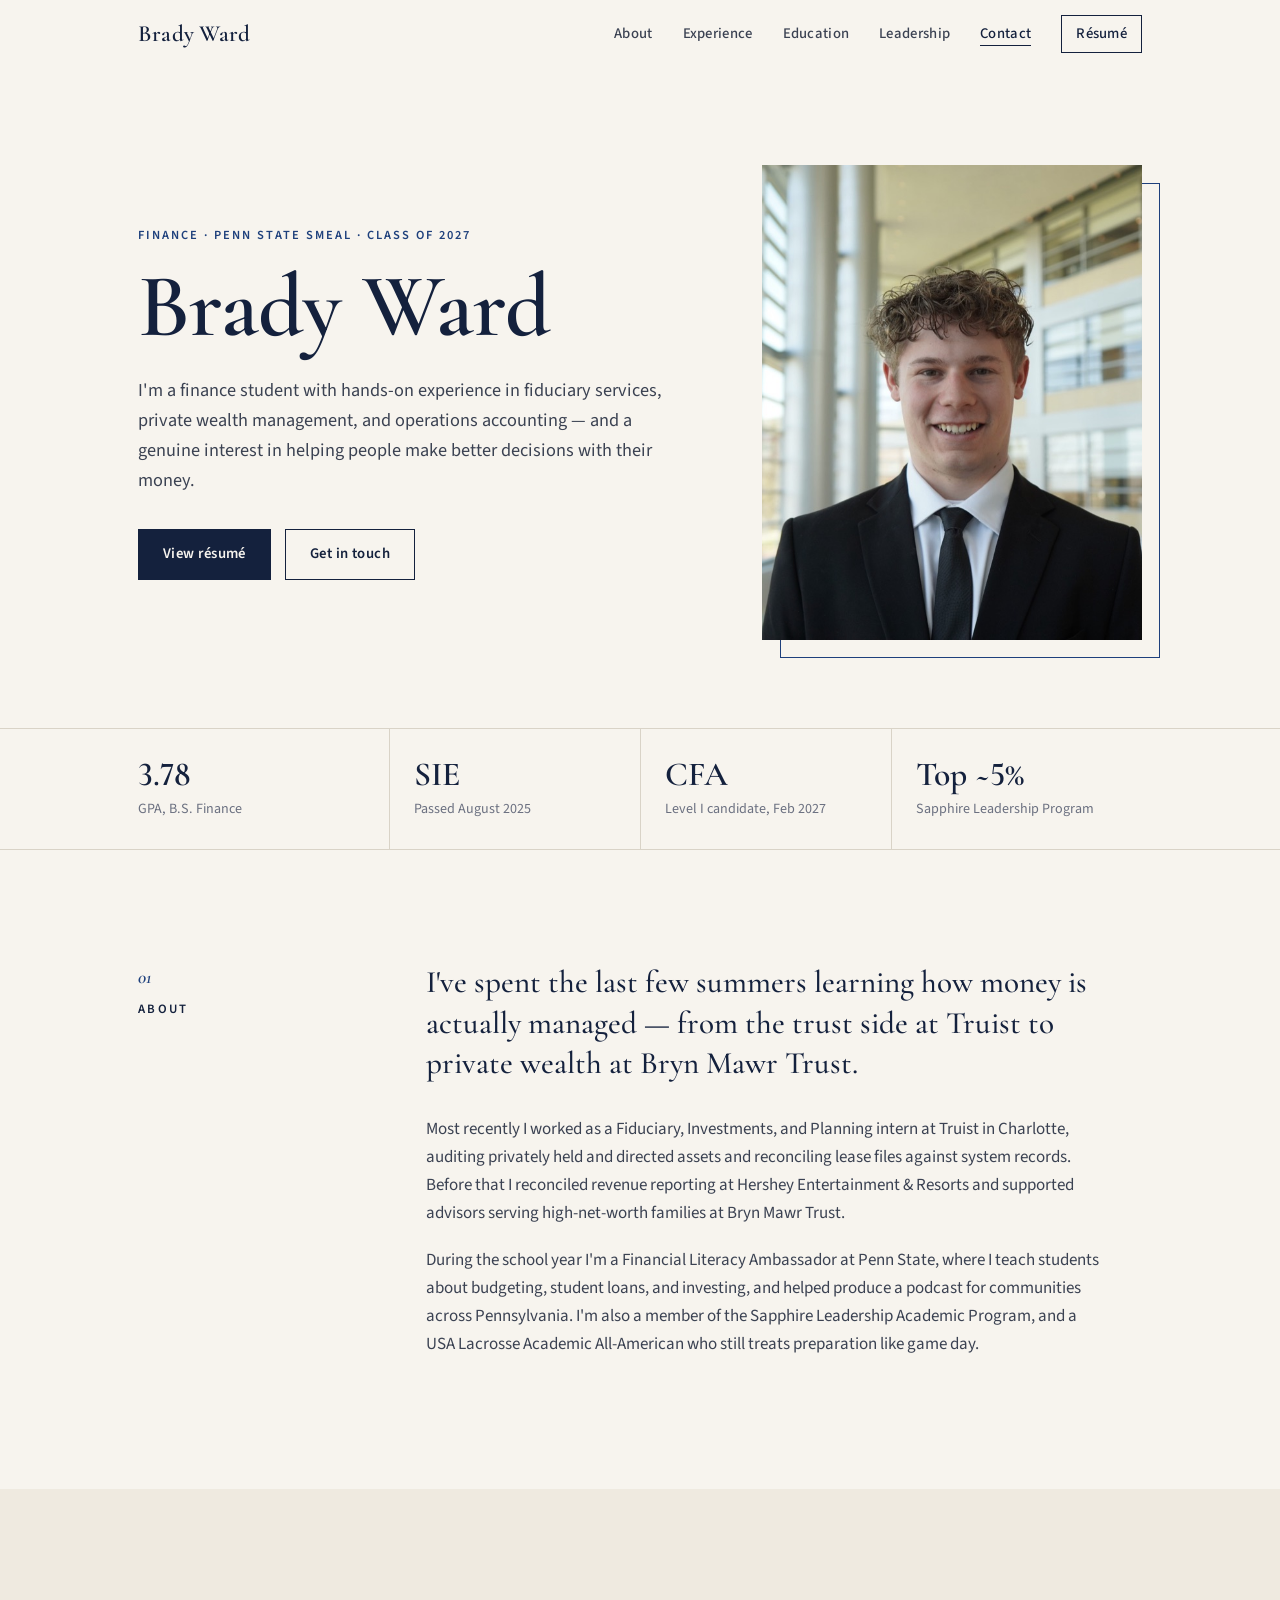
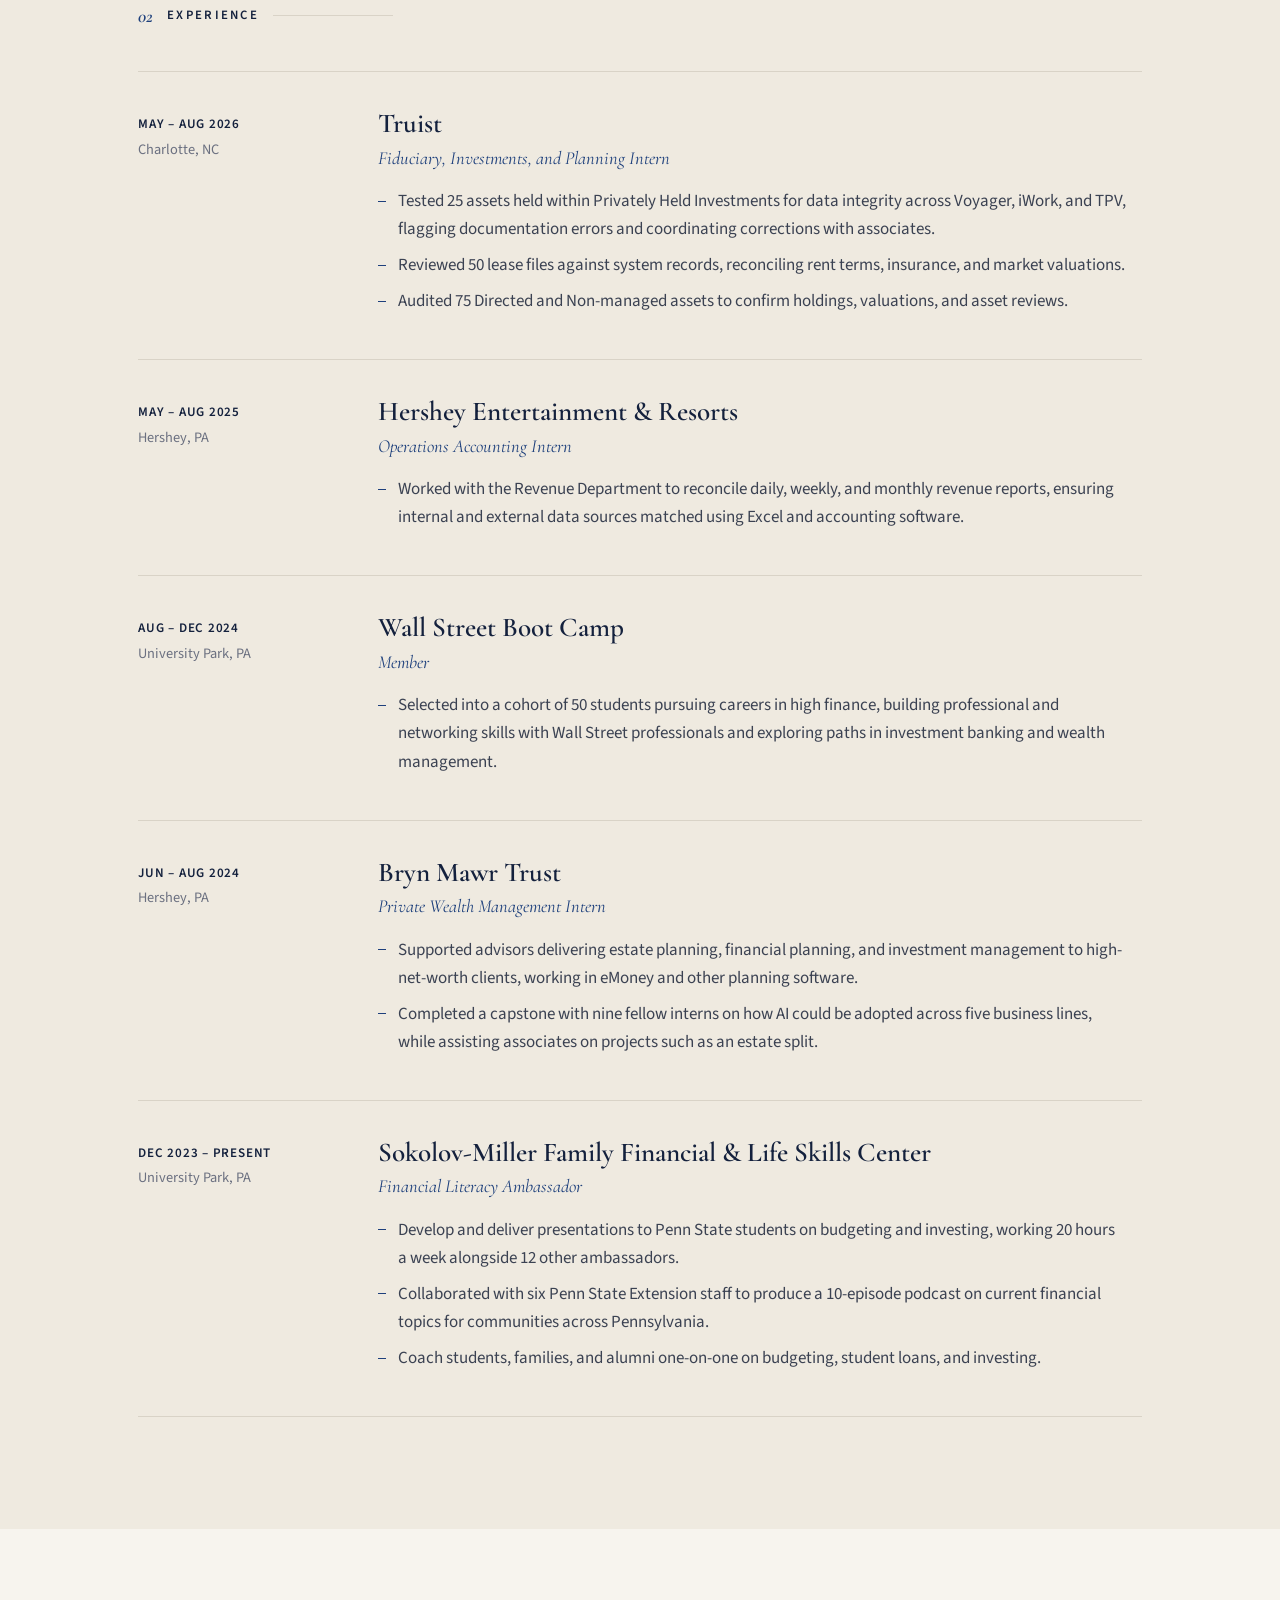
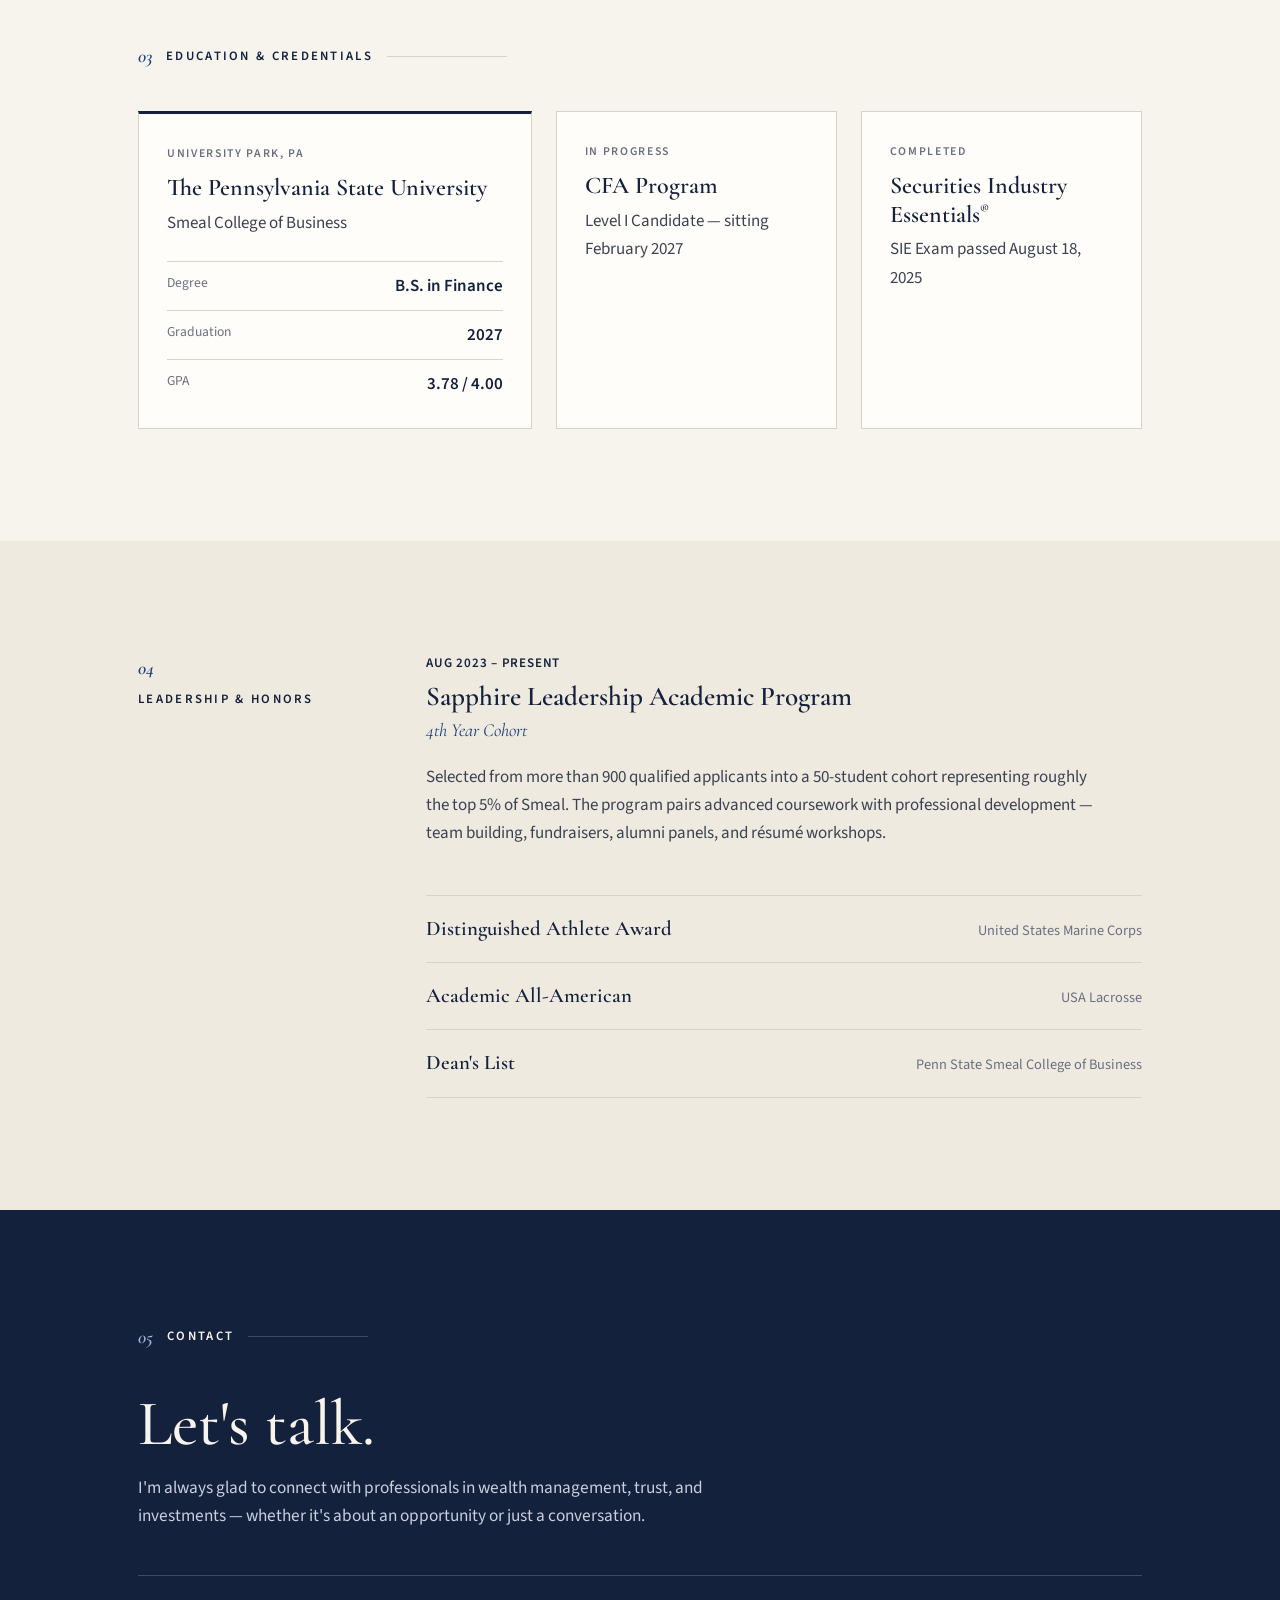
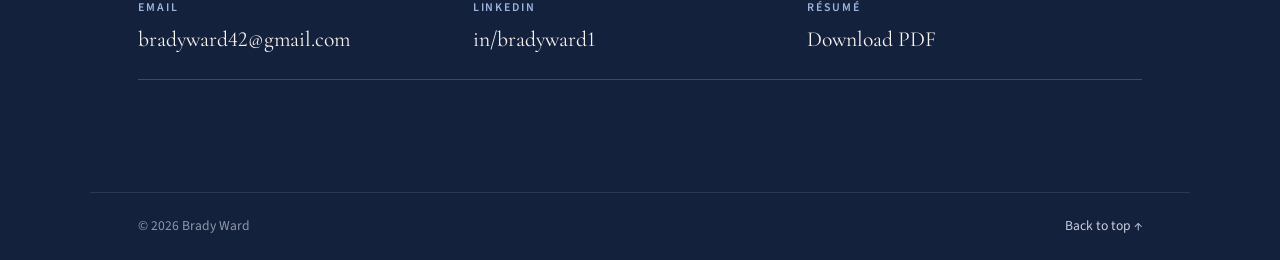
==== index.html @ 75d07391 "Add files via upload" ====
<!doctype html>
<html lang="en">
<head>
  <meta charset="utf-8">
  <meta name="viewport" content="width=device-width, initial-scale=1">
  <title>Brady Ward — Finance, Penn State Smeal</title>
  <meta name="description" content="Brady Ward is a finance student at Penn State's Smeal College of Business and a CFA Level I candidate with experience in fiduciary services, wealth management, and accounting.">
  <link rel="preconnect" href="https://fonts.googleapis.com">
  <link rel="preconnect" href="https://fonts.gstatic.com" crossorigin>
  <link href="https://fonts.googleapis.com/css2?family=Cormorant+Garamond:ital,wght@0,500;0,600;1,500&family=Source+Sans+3:wght@400;500;600&display=swap" rel="stylesheet">
  <link rel="stylesheet" href="styles.css">
</head>
<body>

  <header class="site-header">
    <div class="wrap header-inner">
      <a href="#top" class="wordmark">Brady Ward</a>
      <button class="nav-toggle" aria-expanded="false" aria-controls="site-nav">
        <span class="sr-only">Menu</span>
        <span class="bar"></span><span class="bar"></span>
      </button>
      <nav id="site-nav" class="site-nav">
        <a href="#about">About</a>
        <a href="#experience">Experience</a>
        <a href="#education">Education</a>
        <a href="#leadership">Leadership</a>
        <a href="#contact">Contact</a>
        <a href="assets/Brady-Ward-Resume.pdf" class="nav-resume" target="_blank" rel="noopener">Résumé</a>
      </nav>
    </div>
  </header>

  <main id="top">

    <section class="hero">
      <div class="wrap hero-grid">
        <div class="hero-text">
          <p class="eyebrow">Finance &middot; Penn State Smeal &middot; Class of 2027</p>
          <h1>Brady Ward</h1>
          <p class="lede">
            I'm a finance student with hands-on experience in fiduciary services,
            private wealth management, and operations accounting &mdash; and a
            genuine interest in helping people make better decisions with their money.
          </p>
          <div class="hero-actions">
            <a class="btn btn-solid" href="assets/Brady-Ward-Resume.pdf" target="_blank" rel="noopener">View résumé</a>
            <a class="btn btn-line" href="#contact">Get in touch</a>
          </div>
        </div>
        <figure class="portrait">
          <img src="assets/headshot.jpg" alt="Portrait of Brady Ward" width="1100" height="733">
        </figure>
      </div>
    </section>

    <section class="glance" aria-label="At a glance">
      <div class="wrap glance-grid">
        <div class="stat">
          <span class="stat-figure">3.78</span>
          <span class="stat-label">GPA, B.S. Finance</span>
        </div>
        <div class="stat">
          <span class="stat-figure">SIE</span>
          <span class="stat-label">Passed August 2025</span>
        </div>
        <div class="stat">
          <span class="stat-figure">CFA</span>
          <span class="stat-label">Level I candidate, Feb 2027</span>
        </div>
        <div class="stat">
          <span class="stat-figure">Top ~5%</span>
          <span class="stat-label">Sapphire Leadership Program</span>
        </div>
      </div>
    </section>

    <section id="about" class="section">
      <div class="wrap two-col">
        <h2 class="section-label"><span>01</span> About</h2>
        <div class="prose reveal">
          <p class="big">
            I've spent the last few summers learning how money is actually managed &mdash;
            from the trust side at Truist to private wealth at Bryn Mawr Trust.
          </p>
          <p>
            Most recently I worked as a Fiduciary, Investments, and Planning intern at Truist
            in Charlotte, auditing privately held and directed assets and reconciling lease
            files against system records. Before that I reconciled revenue reporting at
            Hershey Entertainment &amp; Resorts and supported advisors serving high-net-worth
            families at Bryn Mawr Trust.
          </p>
          <p>
            During the school year I'm a Financial Literacy Ambassador at Penn State, where I
            teach students about budgeting, student loans, and investing, and helped produce a
            podcast for communities across Pennsylvania. I'm also a member of the Sapphire
            Leadership Academic Program, and a USA Lacrosse Academic All-American who still treats
            preparation like game day.
          </p>
        </div>
      </div>
    </section>

    <section id="experience" class="section section-tint">
      <div class="wrap">
        <h2 class="section-label"><span>02</span> Experience</h2>

        <ol class="timeline">
          <li class="role reveal">
            <div class="role-meta">
              <span class="role-dates">May &ndash; Aug 2026</span>
              <span class="role-place">Charlotte, NC</span>
            </div>
            <div class="role-body">
              <h3>Truist</h3>
              <p class="role-title">Fiduciary, Investments, and Planning Intern</p>
              <ul>
                <li>Tested 25 assets held within Privately Held Investments for data integrity across Voyager, iWork, and TPV, flagging documentation errors and coordinating corrections with associates.</li>
                <li>Reviewed 50 lease files against system records, reconciling rent terms, insurance, and market valuations.</li>
                <li>Audited 75 Directed and Non-managed assets to confirm holdings, valuations, and asset reviews.</li>
              </ul>
            </div>
          </li>

          <li class="role reveal">
            <div class="role-meta">
              <span class="role-dates">May &ndash; Aug 2025</span>
              <span class="role-place">Hershey, PA</span>
            </div>
            <div class="role-body">
              <h3>Hershey Entertainment &amp; Resorts</h3>
              <p class="role-title">Operations Accounting Intern</p>
              <ul>
                <li>Worked with the Revenue Department to reconcile daily, weekly, and monthly revenue reports, ensuring internal and external data sources matched using Excel and accounting software.</li>
              </ul>
            </div>
          </li>

          <li class="role reveal">
            <div class="role-meta">
              <span class="role-dates">Aug &ndash; Dec 2024</span>
              <span class="role-place">University Park, PA</span>
            </div>
            <div class="role-body">
              <h3>Wall Street Boot Camp</h3>
              <p class="role-title">Member</p>
              <ul>
                <li>Selected into a cohort of 50 students pursuing careers in high finance, building professional and networking skills with Wall Street professionals and exploring paths in investment banking and wealth management.</li>
              </ul>
            </div>
          </li>

          <li class="role reveal">
            <div class="role-meta">
              <span class="role-dates">Jun &ndash; Aug 2024</span>
              <span class="role-place">Hershey, PA</span>
            </div>
            <div class="role-body">
              <h3>Bryn Mawr Trust</h3>
              <p class="role-title">Private Wealth Management Intern</p>
              <ul>
                <li>Supported advisors delivering estate planning, financial planning, and investment management to high-net-worth clients, working in eMoney and other planning software.</li>
                <li>Completed a capstone with nine fellow interns on how AI could be adopted across five business lines, while assisting associates on projects such as an estate split.</li>
              </ul>
            </div>
          </li>

          <li class="role reveal">
            <div class="role-meta">
              <span class="role-dates">Dec 2023 &ndash; Present</span>
              <span class="role-place">University Park, PA</span>
            </div>
            <div class="role-body">
              <h3>Sokolov-Miller Family Financial &amp; Life Skills Center</h3>
              <p class="role-title">Financial Literacy Ambassador</p>
              <ul>
                <li>Develop and deliver presentations to Penn State students on budgeting and investing, working 20 hours a week alongside 12 other ambassadors.</li>
                <li>Collaborated with six Penn State Extension staff to produce a 10-episode podcast on current financial topics for communities across Pennsylvania.</li>
                <li>Coach students, families, and alumni one-on-one on budgeting, student loans, and investing.</li>
              </ul>
            </div>
          </li>
        </ol>
      </div>
    </section>

    <section id="education" class="section">
      <div class="wrap">
        <h2 class="section-label"><span>03</span> Education &amp; Credentials</h2>
        <div class="edu-grid">
          <article class="card card-feature reveal">
            <p class="card-kicker">University Park, PA</p>
            <h3>The Pennsylvania State University</h3>
            <p class="card-sub">Smeal College of Business</p>
            <dl class="facts">
              <div><dt>Degree</dt><dd>B.S. in Finance</dd></div>
              <div><dt>Graduation</dt><dd>2027</dd></div>
              <div><dt>GPA</dt><dd>3.78 / 4.00</dd></div>
            </dl>
          </article>
          <article class="card reveal">
            <p class="card-kicker">In progress</p>
            <h3>CFA Program</h3>
            <p class="card-sub">Level I Candidate &mdash; sitting February 2027</p>
          </article>
          <article class="card reveal">
            <p class="card-kicker">Completed</p>
            <h3>Securities Industry Essentials<sup>&reg;</sup></h3>
            <p class="card-sub">SIE Exam passed August 18, 2025</p>
          </article>
        </div>
      </div>
    </section>

    <section id="leadership" class="section section-tint">
      <div class="wrap two-col">
        <h2 class="section-label"><span>04</span> Leadership &amp; Honors</h2>
        <div>
          <div class="lead-block reveal">
            <p class="role-dates">Aug 2023 &ndash; Present</p>
            <h3>Sapphire Leadership Academic Program</h3>
            <p class="role-title">4th Year Cohort</p>
            <p>
              Selected from more than 900 qualified applicants into a 50-student cohort
              representing roughly the top 5% of Smeal. The program pairs advanced coursework
              with professional development &mdash; team building, fundraisers, alumni panels,
              and résumé workshops.
            </p>
          </div>

          <ul class="honors reveal">
            <li>
              <span class="honor-name">Distinguished Athlete Award</span>
              <span class="honor-org">United States Marine Corps</span>
            </li>
            <li>
              <span class="honor-name">Academic All-American</span>
              <span class="honor-org">USA Lacrosse</span>
            </li>
            <li>
              <span class="honor-name">Dean's List</span>
              <span class="honor-org">Penn State Smeal College of Business</span>
            </li>
          </ul>
        </div>
      </div>
    </section>

    <section id="contact" class="section contact">
      <div class="wrap contact-inner">
        <h2 class="section-label"><span>05</span> Contact</h2>
        <p class="contact-head">Let's talk.</p>
        <p class="contact-copy">
          I'm always glad to connect with professionals in wealth management, trust,
          and investments &mdash; whether it's about an opportunity or just a conversation.
        </p>
        <div class="contact-links">
          <a href="mailto:bradyward42@gmail.com" class="contact-link">
            <span class="contact-kind">Email</span>
            <span class="contact-value">bradyward42@gmail.com</span>
          </a>
          <a href="https://www.linkedin.com/in/bradyward1" class="contact-link" target="_blank" rel="noopener">
            <span class="contact-kind">LinkedIn</span>
            <span class="contact-value">in/bradyward1</span>
          </a>
          <a href="assets/Brady-Ward-Resume.pdf" class="contact-link" target="_blank" rel="noopener">
            <span class="contact-kind">Résumé</span>
            <span class="contact-value">Download PDF</span>
          </a>
        </div>
      </div>
    </section>

  </main>

  <footer class="site-footer">
    <div class="wrap footer-inner">
      <span>&copy; <span id="year">2026</span> Brady Ward</span>
      <a href="#top">Back to top &uarr;</a>
    </div>
  </footer>

  <script src="script.js"></script>
</body>
</html>
---- styles.css ----
/* ---------------------------------------------------------------
   Brady Ward — personal site
   --------------------------------------------------------------- */

:root {
  --paper: #f7f4ee;
  --paper-deep: #efeae0;
  --ink: #14213d;
  --body: #3b4252;
  --muted: #6b7080;
  --accent: #1e407c;
  --rule: #d9d3c7;
  --white: #fffdf9;

  --serif: "Cormorant Garamond", Georgia, "Times New Roman", serif;
  --sans: "Source Sans 3", -apple-system, "Helvetica Neue", Arial, sans-serif;

  --wrap: 1100px;
  --gutter: clamp(20px, 5vw, 48px);
}

*,
*::before,
*::after { box-sizing: border-box; }

html { scroll-behavior: smooth; scroll-padding-top: 80px; }

body {
  margin: 0;
  background: var(--paper);
  color: var(--body);
  font-family: var(--sans);
  font-size: 17px;
  line-height: 1.65;
  -webkit-font-smoothing: antialiased;
}

img { max-width: 100%; display: block; }

a { color: var(--accent); text-decoration: none; }
a:hover { text-decoration: underline; text-underline-offset: 3px; }

h1, h2, h3 { color: var(--ink); font-family: var(--serif); font-weight: 600; margin: 0; }

.wrap {
  max-width: var(--wrap);
  margin: 0 auto;
  padding: 0 var(--gutter);
}

.sr-only {
  position: absolute; width: 1px; height: 1px;
  overflow: hidden; clip: rect(0 0 0 0); white-space: nowrap;
}

/* ---------- Header ---------- */

.site-header {
  position: sticky;
  top: 0;
  z-index: 10;
  background: rgba(247, 244, 238, 0.94);
  border-bottom: 1px solid transparent;
  transition: border-color 0.2s ease;
}
.site-header.scrolled { border-bottom-color: var(--rule); }

.header-inner {
  display: flex;
  align-items: center;
  justify-content: space-between;
  height: 68px;
}

.wordmark {
  font-family: var(--serif);
  font-size: 1.45rem;
  font-weight: 600;
  color: var(--ink);
  letter-spacing: 0.01em;
}
.wordmark:hover { text-decoration: none; }

.site-nav { display: flex; align-items: center; gap: 30px; }

.site-nav a {
  color: var(--body);
  font-size: 0.92rem;
  font-weight: 500;
  letter-spacing: 0.02em;
}
.site-nav a:hover,
.site-nav a.active { color: var(--ink); text-decoration: none; }
.site-nav a.active { box-shadow: inset 0 -1px 0 var(--ink); }

.site-nav .nav-resume {
  border: 1px solid var(--ink);
  color: var(--ink);
  padding: 6px 14px;
}
.site-nav .nav-resume:hover { background: var(--ink); color: var(--paper); }

.nav-toggle {
  display: none;
  background: none;
  border: 0;
  padding: 10px 4px;
  cursor: pointer;
}
.nav-toggle .bar {
  display: block;
  width: 22px;
  height: 1.5px;
  background: var(--ink);
  transition: transform 0.2s ease;
}
.nav-toggle .bar + .bar { margin-top: 6px; }
.nav-toggle[aria-expanded="true"] .bar:first-of-type { transform: translateY(3.75px) rotate(45deg); }
.nav-toggle[aria-expanded="true"] .bar:last-of-type { transform: translateY(-3.75px) rotate(-45deg); }

/* ---------- Hero ---------- */

.hero { padding: clamp(48px, 8vw, 96px) 0 clamp(56px, 8vw, 88px); }

.hero-grid {
  display: grid;
  grid-template-columns: 1.15fr 0.85fr;
  gap: clamp(36px, 6vw, 80px);
  align-items: center;
}

.eyebrow {
  font-size: 0.78rem;
  text-transform: uppercase;
  letter-spacing: 0.16em;
  color: var(--accent);
  font-weight: 600;
  margin: 0 0 18px;
}

.hero h1 {
  font-size: clamp(3.2rem, 8vw, 5.6rem);
  line-height: 0.95;
  letter-spacing: -0.01em;
  margin-bottom: 26px;
}

.lede {
  font-size: 1.14rem;
  max-width: 34em;
  margin: 0 0 34px;
}

.hero-actions { display: flex; flex-wrap: wrap; gap: 14px; }

.btn {
  display: inline-block;
  font-size: 0.92rem;
  font-weight: 600;
  letter-spacing: 0.03em;
  padding: 12px 24px;
  border: 1px solid var(--ink);
  transition: background 0.15s ease, color 0.15s ease;
}
.btn:hover { text-decoration: none; }
.btn-solid { background: var(--ink); color: var(--paper); }
.btn-solid:hover { background: var(--accent); border-color: var(--accent); }
.btn-line { color: var(--ink); }
.btn-line:hover { background: var(--ink); color: var(--paper); }

.portrait {
  position: relative;
  margin: 0;
  justify-self: end;
  width: 100%;
  max-width: 380px;
}
/* offset frame behind the photo */
.portrait::before {
  content: "";
  position: absolute;
  inset: 18px -18px -18px 18px;
  border: 1px solid var(--accent);
  z-index: 0;
}
.portrait img {
  position: relative;
  z-index: 1;
  width: 100%;
  height: auto;
  aspect-ratio: 4 / 5;
  object-fit: cover;
  object-position: 50% 40%;
  filter: saturate(0.92);
}

/* ---------- At a glance ---------- */

.glance {
  border-top: 1px solid var(--rule);
  border-bottom: 1px solid var(--rule);
}
.glance-grid {
  display: grid;
  grid-template-columns: repeat(4, 1fr);
}
.stat {
  padding: 28px 24px;
  border-left: 1px solid var(--rule);
  display: flex;
  flex-direction: column;
  gap: 4px;
}
.stat:first-child { border-left: 0; padding-left: 0; }
.stat-figure {
  font-family: var(--serif);
  font-size: 2.1rem;
  font-weight: 600;
  color: var(--ink);
  line-height: 1.1;
}
.stat-label { font-size: 0.88rem; color: var(--muted); }

/* ---------- Sections ---------- */

.section { padding: clamp(64px, 10vw, 112px) 0; }
.section-tint { background: var(--paper-deep); }

.section-label {
  font-family: var(--sans);
  font-size: 0.8rem;
  font-weight: 600;
  text-transform: uppercase;
  letter-spacing: 0.18em;
  color: var(--ink);
  margin-bottom: 40px;
  display: flex;
  align-items: center;
  gap: 14px;
}
.section-label span {
  color: var(--accent);
  font-family: var(--serif);
  font-size: 1.15rem;
  font-style: italic;
  letter-spacing: 0;
}
.section-label::after {
  content: "";
  flex: 1;
  height: 1px;
  background: var(--rule);
  max-width: 120px;
}

.two-col {
  display: grid;
  grid-template-columns: 240px 1fr;
  gap: 48px;
}
.two-col .section-label { flex-direction: column; align-items: flex-start; gap: 6px; }
.two-col .section-label::after { display: none; }

.prose p { margin: 0 0 1.1em; max-width: 40em; }
.prose .big {
  font-family: var(--serif);
  font-size: clamp(1.55rem, 2.6vw, 1.95rem);
  line-height: 1.3;
  color: var(--ink);
  font-weight: 500;
  margin-bottom: 1em;
}

/* ---------- Experience ---------- */

.timeline { list-style: none; margin: 0; padding: 0; }

.role {
  display: grid;
  grid-template-columns: 200px 1fr;
  gap: 40px;
  padding: 36px 0;
  border-top: 1px solid var(--rule);
}
.role:last-child { border-bottom: 1px solid var(--rule); }

.role-meta { display: flex; flex-direction: column; gap: 2px; padding-top: 6px; }
.role-dates {
  font-size: 0.82rem;
  font-weight: 600;
  letter-spacing: 0.06em;
  text-transform: uppercase;
  color: var(--ink);
  margin: 0;
}
.role-place { font-size: 0.9rem; color: var(--muted); }

.role h3, .lead-block h3 { font-size: 1.7rem; line-height: 1.2; }
.role-title {
  margin: 2px 0 14px;
  color: var(--accent);
  font-style: italic;
  font-family: var(--serif);
  font-size: 1.15rem;
}

.role ul { margin: 0; padding: 0; list-style: none; }
.role li {
  position: relative;
  padding-left: 20px;
  margin-bottom: 8px;
  max-width: 44em;
}
.role li::before {
  content: "";
  position: absolute;
  left: 0;
  top: 0.8em;
  width: 8px;
  height: 1px;
  background: var(--accent);
}

/* ---------- Education ---------- */

.edu-grid {
  display: grid;
  grid-template-columns: 1.4fr 1fr 1fr;
  gap: 24px;
}
.card {
  background: var(--white);
  border: 1px solid var(--rule);
  padding: 30px 28px;
}
.card-feature { border-top: 3px solid var(--ink); }
.card-kicker {
  margin: 0 0 10px;
  font-size: 0.74rem;
  text-transform: uppercase;
  letter-spacing: 0.14em;
  color: var(--muted);
  font-weight: 600;
}
.card h3 { font-size: 1.5rem; line-height: 1.2; }
.card h3 sup { font-size: 0.5em; }
.card-sub { margin: 6px 0 0; color: var(--body); }

.facts { margin: 24px 0 0; display: grid; gap: 10px; }
.facts div {
  display: flex;
  justify-content: space-between;
  border-top: 1px solid var(--rule);
  padding-top: 10px;
}
.facts dt { font-size: 0.85rem; color: var(--muted); }
.facts dd { margin: 0; font-weight: 600; color: var(--ink); }

/* ---------- Leadership ---------- */

.lead-block p:last-child { max-width: 40em; margin-bottom: 0; }
.lead-block .role-dates { margin-bottom: 6px; }

.honors {
  list-style: none;
  margin: 48px 0 0;
  padding: 0;
  border-top: 1px solid var(--rule);
}
.honors li {
  display: flex;
  justify-content: space-between;
  align-items: baseline;
  flex-wrap: wrap;
  gap: 4px 24px;
  padding: 16px 0;
  border-bottom: 1px solid var(--rule);
}
.honor-name { font-family: var(--serif); font-size: 1.3rem; font-weight: 600; color: var(--ink); }
.honor-org { font-size: 0.9rem; color: var(--muted); }

/* ---------- Contact ---------- */

.contact { background: var(--ink); color: #c9cfdc; }
.contact .section-label { color: var(--paper); }
.contact .section-label span { color: #9db4dd; }
.contact .section-label::after { background: rgba(255, 255, 255, 0.18); }

.contact-head {
  font-family: var(--serif);
  font-size: clamp(2.6rem, 6vw, 4rem);
  color: var(--paper);
  line-height: 1;
  margin: 0 0 18px;
  font-weight: 500;
}
.contact-copy { max-width: 34em; margin: 0 0 44px; font-size: 1.08rem; }

.contact-links {
  display: grid;
  grid-template-columns: repeat(3, 1fr);
  border-top: 1px solid rgba(255, 255, 255, 0.18);
}
.contact-link {
  display: flex;
  flex-direction: column;
  gap: 4px;
  padding: 22px 20px 22px 0;
  color: var(--paper);
  border-bottom: 1px solid rgba(255, 255, 255, 0.18);
}
.contact-link:hover { text-decoration: none; }
.contact-link:hover .contact-value { text-decoration: underline; text-underline-offset: 4px; }
.contact-kind {
  font-size: 0.74rem;
  text-transform: uppercase;
  letter-spacing: 0.16em;
  color: #9db4dd;
  font-weight: 600;
}
.contact-value { font-family: var(--serif); font-size: 1.35rem; overflow-wrap: anywhere; }

/* ---------- Footer ---------- */

.site-footer { background: var(--ink); color: #8d96aa; font-size: 0.85rem; }
.footer-inner {
  display: flex;
  justify-content: space-between;
  padding-top: 22px;
  padding-bottom: 22px;
  border-top: 1px solid rgba(255, 255, 255, 0.1);
}
.site-footer a { color: #c9cfdc; }

/* ---------- Reveal on scroll ---------- */

.js .reveal {
  opacity: 0;
  transform: translateY(14px);
  transition: opacity 0.6s ease, transform 0.6s ease;
}
.js .reveal.in { opacity: 1; transform: none; }

@media (prefers-reduced-motion: reduce) {
  html { scroll-behavior: auto; }
  .js .reveal { opacity: 1; transform: none; transition: none; }
}

/* ---------- Responsive ---------- */

@media (max-width: 900px) {
  .two-col { grid-template-columns: 1fr; gap: 0; }
  .two-col .section-label { flex-direction: row; align-items: center; gap: 14px; }
  .edu-grid { grid-template-columns: 1fr 1fr; }
  .card-feature { grid-column: 1 / -1; }
  .role { grid-template-columns: 160px 1fr; gap: 28px; }
}

@media (max-width: 760px) {
  .nav-toggle { display: block; }
  .site-nav {
    position: absolute;
    top: 68px;
    left: 0;
    right: 0;
    flex-direction: column;
    align-items: flex-start;
    gap: 0;
    background: var(--paper);
    border-bottom: 1px solid var(--rule);
    padding: 8px var(--gutter) 20px;
    display: none;
  }
  .site-nav.open { display: flex; }
  .site-nav a { padding: 12px 0; width: 100%; font-size: 1rem; }
  .site-nav a.active { box-shadow: none; }
  .site-nav .nav-resume { margin-top: 10px; width: auto; padding: 8px 16px; }

  .hero-grid { grid-template-columns: 1fr; }
  .portrait { justify-self: start; max-width: 260px; order: -1; margin-right: 18px; }

  .glance-grid { grid-template-columns: 1fr 1fr; }
  .stat { padding: 22px 0 22px 18px; }
  .stat:nth-child(odd) { border-left: 0; padding-left: 0; }
  .stat:nth-child(n+3) { border-top: 1px solid var(--rule); }

  .role { grid-template-columns: 1fr; gap: 10px; padding: 28px 0; }
  .role-meta { flex-direction: row; gap: 12px; flex-wrap: wrap; align-items: baseline; }

  .edu-grid { grid-template-columns: 1fr; }
  .contact-links { grid-template-columns: 1fr; }
}

/* Cormorant defaults to old-style figures; use lining figures where numbers carry meaning */
.stat-figure,
.contact-value { font-variant-numeric: lining-nums; }
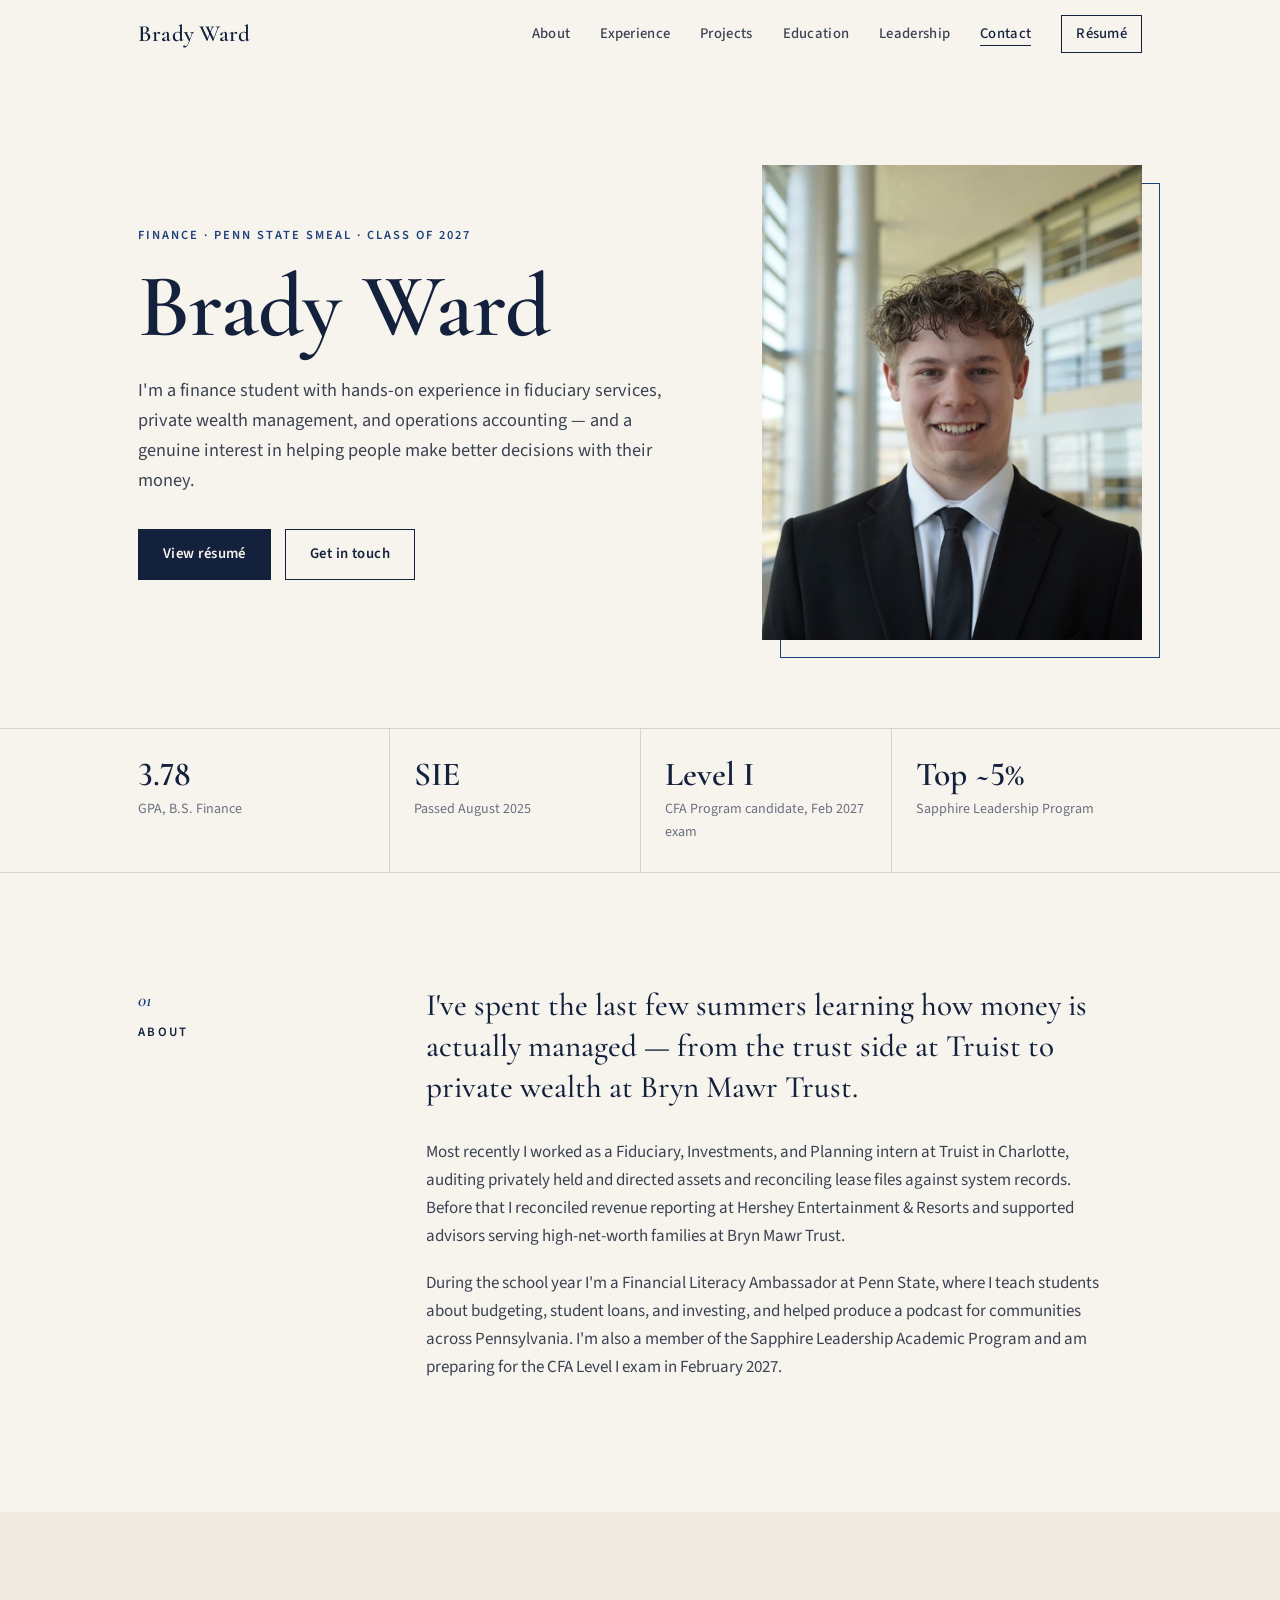
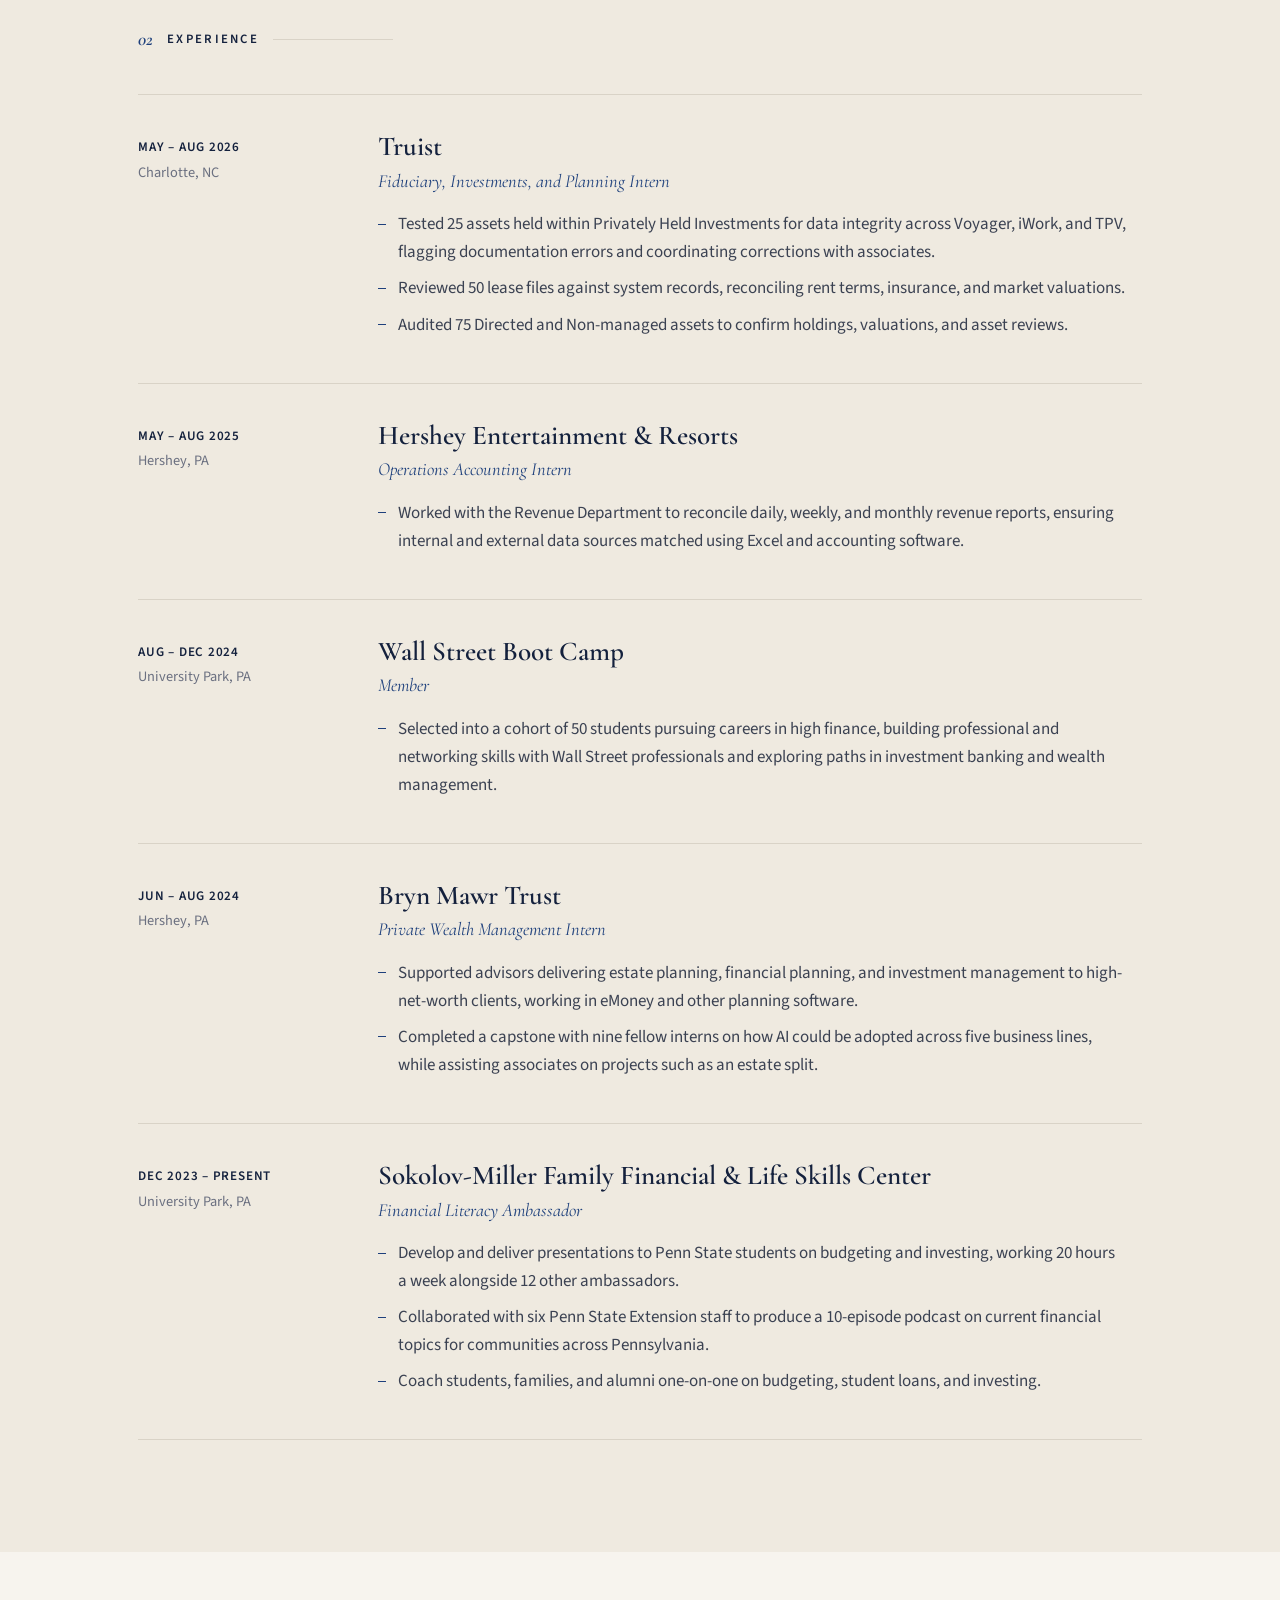
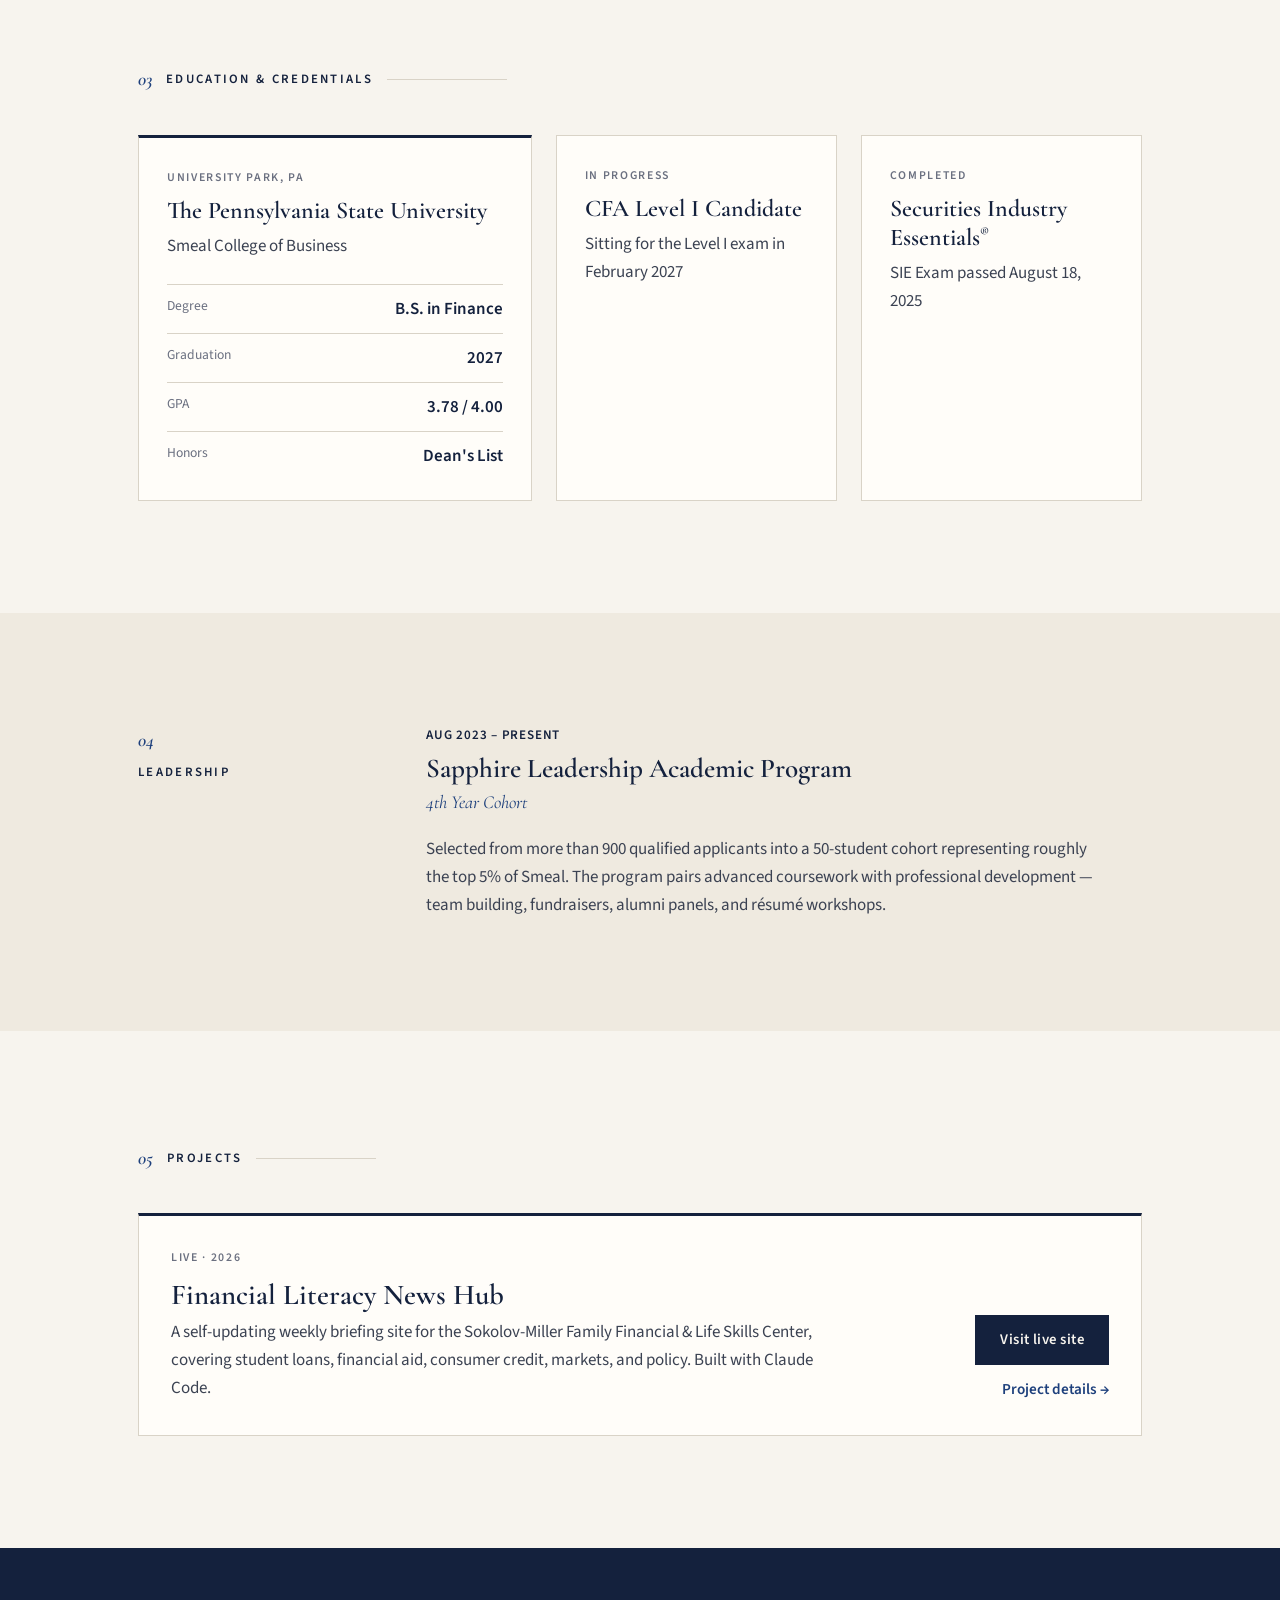
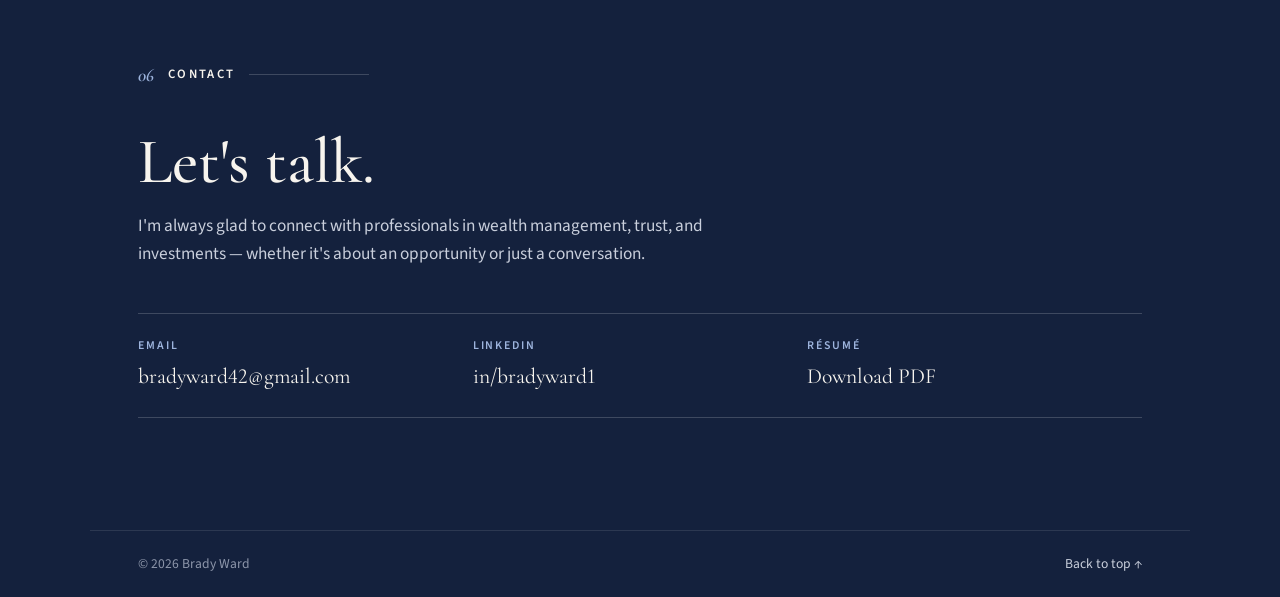
==== commit 7681d5e7: "Add files via upload" ====
--- a/index.html
+++ b/index.html
@@ -22,6 +22,7 @@
       <nav id="site-nav" class="site-nav">
         <a href="#about">About</a>
         <a href="#experience">Experience</a>
+        <a href="projects.html">Projects</a>
         <a href="#education">Education</a>
         <a href="#leadership">Leadership</a>
         <a href="#contact">Contact</a>
@@ -64,8 +65,8 @@
           <span class="stat-label">Passed August 2025</span>
         </div>
         <div class="stat">
-          <span class="stat-figure">CFA</span>
-          <span class="stat-label">Level I candidate, Feb 2027</span>
+          <span class="stat-figure">Level I</span>
+          <span class="stat-label">CFA Program candidate, Feb 2027 exam</span>
         </div>
         <div class="stat">
           <span class="stat-figure">Top ~5%</span>
@@ -93,8 +94,8 @@
             During the school year I'm a Financial Literacy Ambassador at Penn State, where I
             teach students about budgeting, student loans, and investing, and helped produce a
             podcast for communities across Pennsylvania. I'm also a member of the Sapphire
-            Leadership Academic Program, and a USA Lacrosse Academic All-American who still treats
-            preparation like game day.
+            Leadership Academic Program and am preparing for the CFA Level I exam in
+            February 2027.
           </p>
         </div>
       </div>
@@ -195,12 +196,13 @@
               <div><dt>Degree</dt><dd>B.S. in Finance</dd></div>
               <div><dt>Graduation</dt><dd>2027</dd></div>
               <div><dt>GPA</dt><dd>3.78 / 4.00</dd></div>
+              <div><dt>Honors</dt><dd>Dean's List</dd></div>
             </dl>
           </article>
           <article class="card reveal">
             <p class="card-kicker">In progress</p>
-            <h3>CFA Program</h3>
-            <p class="card-sub">Level I Candidate &mdash; sitting February 2027</p>
+            <h3>CFA Level I Candidate</h3>
+            <p class="card-sub">Sitting for the Level I exam in February 2027</p>
           </article>
           <article class="card reveal">
             <p class="card-kicker">Completed</p>
@@ -213,7 +215,7 @@
 
     <section id="leadership" class="section section-tint">
       <div class="wrap two-col">
-        <h2 class="section-label"><span>04</span> Leadership &amp; Honors</h2>
+        <h2 class="section-label"><span>04</span> Leadership</h2>
         <div>
           <div class="lead-block reveal">
             <p class="role-dates">Aug 2023 &ndash; Present</p>
@@ -226,28 +228,34 @@
               and résumé workshops.
             </p>
           </div>
-
-          <ul class="honors reveal">
-            <li>
-              <span class="honor-name">Distinguished Athlete Award</span>
-              <span class="honor-org">United States Marine Corps</span>
-            </li>
-            <li>
-              <span class="honor-name">Academic All-American</span>
-              <span class="honor-org">USA Lacrosse</span>
-            </li>
-            <li>
-              <span class="honor-name">Dean's List</span>
-              <span class="honor-org">Penn State Smeal College of Business</span>
-            </li>
-          </ul>
+        </div>
+      </div>
+    </section>
+
+    <section id="projects" class="section">
+      <div class="wrap">
+        <h2 class="section-label"><span>05</span> Projects</h2>
+        <div class="project-teaser reveal">
+          <div>
+            <p class="card-kicker">Live &middot; 2026</p>
+            <h3>Financial Literacy News Hub</h3>
+            <p class="card-sub">
+              A self-updating weekly briefing site for the Sokolov-Miller Family Financial &amp;
+              Life Skills Center, covering student loans, financial aid, consumer credit, markets, and policy.
+              Built with Claude Code.
+            </p>
+          </div>
+          <div class="teaser-links">
+            <a class="btn btn-solid" href="https://bward0642.github.io/News-Hub/" target="_blank" rel="noopener">Visit live site</a>
+            <a class="teaser-cta" href="projects.html#news-hub">Project details &rarr;</a>
+          </div>
         </div>
       </div>
     </section>
 
     <section id="contact" class="section contact">
       <div class="wrap contact-inner">
-        <h2 class="section-label"><span>05</span> Contact</h2>
+        <h2 class="section-label"><span>06</span> Contact</h2>
         <p class="contact-head">Let's talk.</p>
         <p class="contact-copy">
           I'm always glad to connect with professionals in wealth management, trust,
--- a/styles.css
+++ b/styles.css
@@ -361,23 +361,6 @@
 .lead-block p:last-child { max-width: 40em; margin-bottom: 0; }
 .lead-block .role-dates { margin-bottom: 6px; }
 
-.honors {
-  list-style: none;
-  margin: 48px 0 0;
-  padding: 0;
-  border-top: 1px solid var(--rule);
-}
-.honors li {
-  display: flex;
-  justify-content: space-between;
-  align-items: baseline;
-  flex-wrap: wrap;
-  gap: 4px 24px;
-  padding: 16px 0;
-  border-bottom: 1px solid var(--rule);
-}
-.honor-name { font-family: var(--serif); font-size: 1.3rem; font-weight: 600; color: var(--ink); }
-.honor-org { font-size: 0.9rem; color: var(--muted); }
 
 /* ---------- Contact ---------- */
 
@@ -494,3 +477,130 @@
 /* Cormorant defaults to old-style figures; use lining figures where numbers carry meaning */
 .stat-figure,
 .contact-value { font-variant-numeric: lining-nums; }
+
+/* ---------- Projects ---------- */
+
+.project-teaser {
+  display: flex;
+  justify-content: space-between;
+  align-items: flex-end;
+  gap: 32px;
+  background: var(--white);
+  border: 1px solid var(--rule);
+  border-top: 3px solid var(--ink);
+  padding: 32px;
+  color: var(--body);
+  transition: border-color 0.15s ease;
+}
+.project-teaser:hover { text-decoration: none; border-color: var(--accent); }
+.project-teaser h3 { font-size: 1.8rem; line-height: 1.2; }
+.project-teaser .card-sub { max-width: 40em; }
+.teaser-cta { white-space: nowrap; font-weight: 600; color: var(--accent); font-size: 0.95rem; }
+.project-teaser:hover .teaser-cta { text-decoration: underline; text-underline-offset: 3px; }
+
+.page-intro {
+  padding: clamp(48px, 8vw, 96px) 0 clamp(32px, 5vw, 56px);
+  border-bottom: 1px solid var(--rule);
+}
+.page-intro h1 {
+  font-size: clamp(2.8rem, 6vw, 4.4rem);
+  line-height: 1;
+  margin-bottom: 20px;
+}
+.page-intro .lede { margin-bottom: 0; }
+
+.project-list { padding-top: clamp(48px, 7vw, 80px); }
+.project + .project { margin-top: 72px; padding-top: 72px; border-top: 1px solid var(--rule); }
+
+.project-head { max-width: 46em; margin-bottom: 40px; }
+.project-head h2 { font-size: clamp(2rem, 4vw, 2.8rem); line-height: 1.1; margin-bottom: 14px; }
+.project-summary { font-size: 1.1rem; margin: 0; }
+
+.status {
+  display: inline-block;
+  margin-right: 10px;
+  padding: 2px 8px;
+  border: 1px solid currentColor;
+  letter-spacing: 0.1em;
+}
+.status-wip { color: #8a5a12; }
+.status-done { color: #2f6b3a; }
+
+.project-grid {
+  display: grid;
+  grid-template-columns: 1fr 1fr;
+  gap: clamp(32px, 5vw, 64px);
+  align-items: start;
+}
+
+.project-detail h3 {
+  font-family: var(--sans);
+  font-size: 0.78rem;
+  text-transform: uppercase;
+  letter-spacing: 0.16em;
+  color: var(--ink);
+  margin: 28px 0 10px;
+}
+.project-detail h3:first-child { margin-top: 0; }
+.project-detail p { margin: 0; }
+.project-detail strong { color: var(--ink); font-weight: 600; }
+
+.project-points { margin: 0; padding: 0; list-style: none; }
+.project-points li { position: relative; padding-left: 20px; margin-bottom: 8px; }
+.project-points li::before {
+  content: "";
+  position: absolute;
+  left: 0;
+  top: 0.8em;
+  width: 8px;
+  height: 1px;
+  background: var(--accent);
+}
+
+.tags { display: flex; flex-wrap: wrap; gap: 8px; margin: 0; padding: 0; list-style: none; }
+.tags li {
+  font-size: 0.85rem;
+  padding: 3px 10px;
+  border: 1px solid var(--rule);
+  background: var(--white);
+  color: var(--ink);
+}
+
+.project-cost { margin-top: 24px !important; font-style: italic; color: var(--muted); }
+.project-links { margin-top: 28px; display: flex; flex-wrap: wrap; gap: 12px; }
+.btn-disabled { border-color: var(--rule); color: var(--muted); cursor: default; }
+
+/* screenshot in a simple browser frame */
+.shots { display: grid; gap: 44px; }
+.shot { margin: 0; }
+.shot a {
+  display: block;
+  border: 1px solid var(--rule);
+  background: var(--white);
+  box-shadow: 14px 14px 0 var(--paper-deep);
+  transition: border-color 0.15s ease;
+}
+.shot a:hover { border-color: var(--accent); }
+.shot img { width: 100%; height: auto; }
+.browser-bar {
+  display: flex;
+  gap: 6px;
+  padding: 10px 12px;
+  border-bottom: 1px solid var(--rule);
+  background: var(--paper-deep);
+}
+.browser-bar span { width: 9px; height: 9px; border-radius: 50%; background: var(--rule); }
+.shot figcaption { margin-top: 26px; font-size: 0.88rem; color: var(--muted); font-style: italic; }
+
+@media (max-width: 760px) {
+  .project-teaser { flex-direction: column; align-items: flex-start; padding: 24px; }
+  .project-grid { grid-template-columns: 1fr; }
+  .shot a { box-shadow: 8px 8px 0 var(--paper-deep); }
+}
+
+.teaser-links { display: flex; flex-direction: column; align-items: flex-end; gap: 12px; flex-shrink: 0; }
+.project-teaser:hover { border-color: var(--rule); border-top-color: var(--ink); }
+
+@media (max-width: 760px) {
+  .teaser-links { align-items: flex-start; }
+}
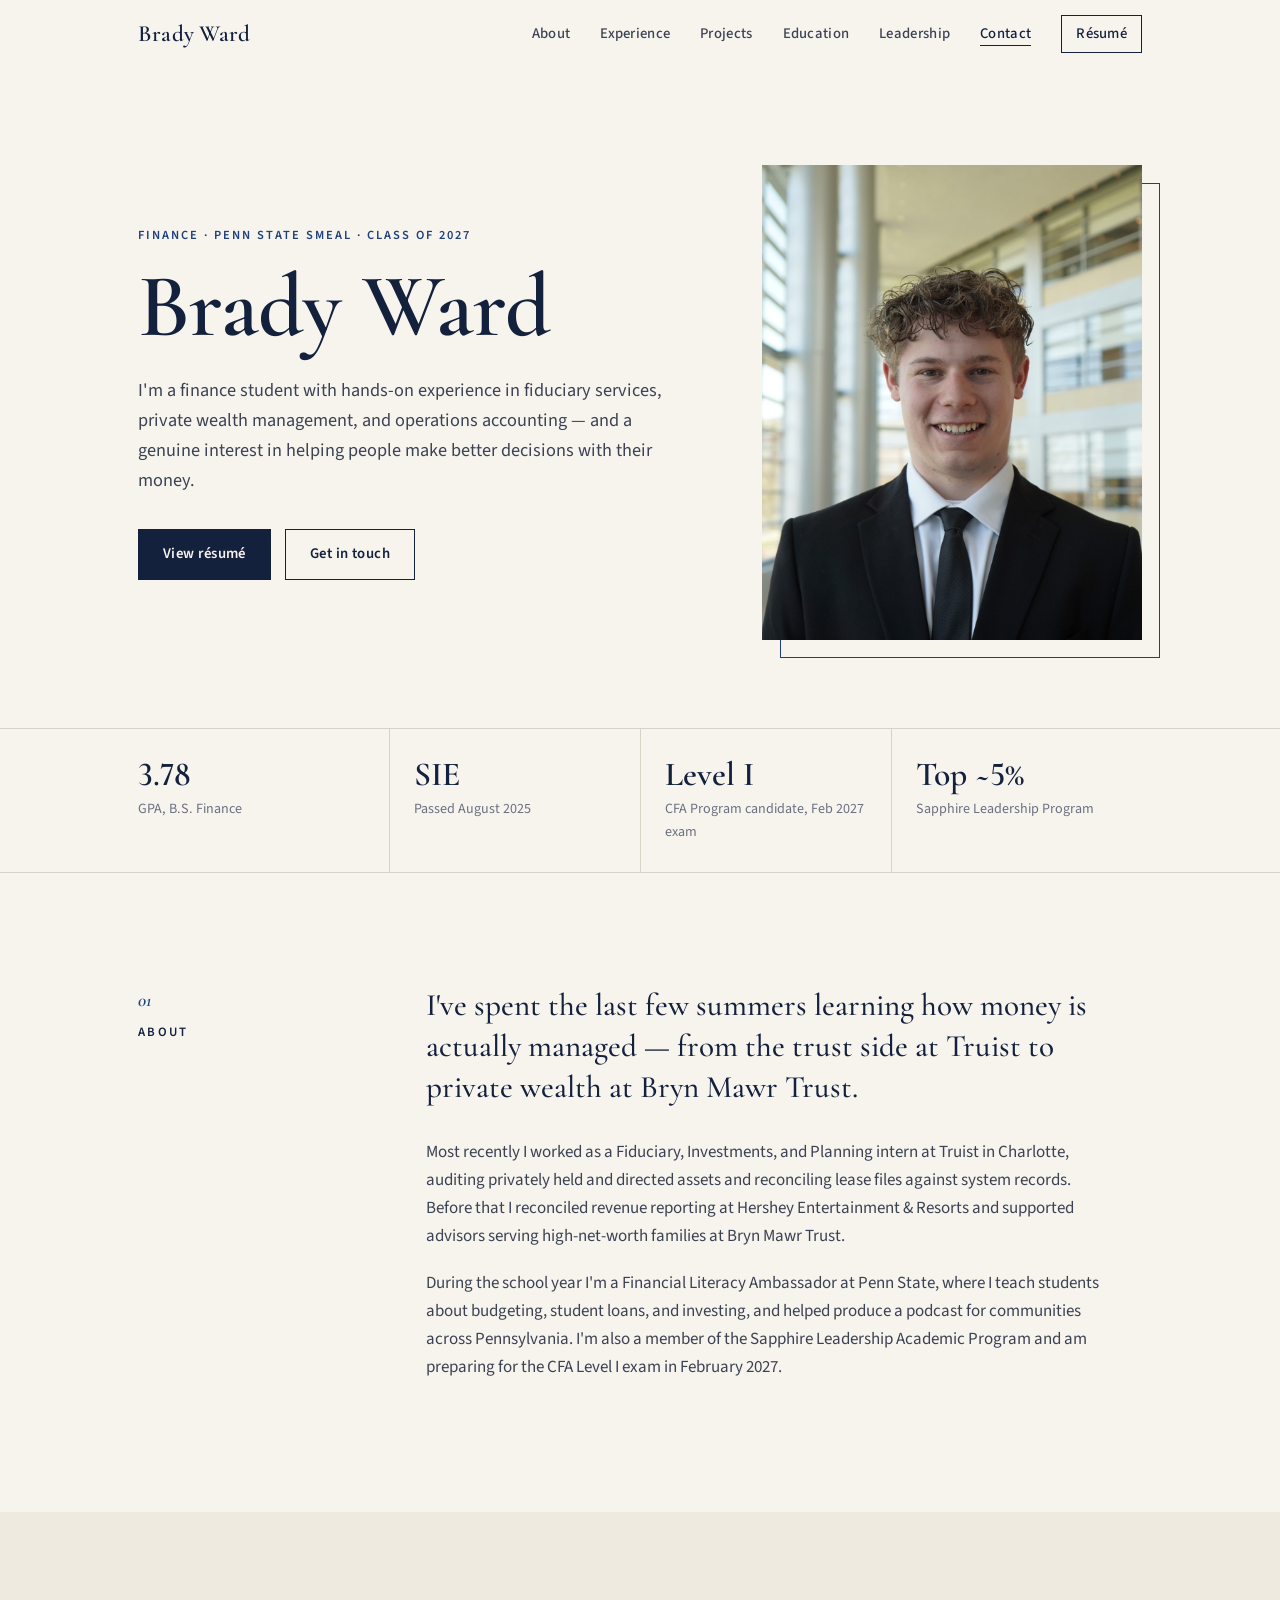
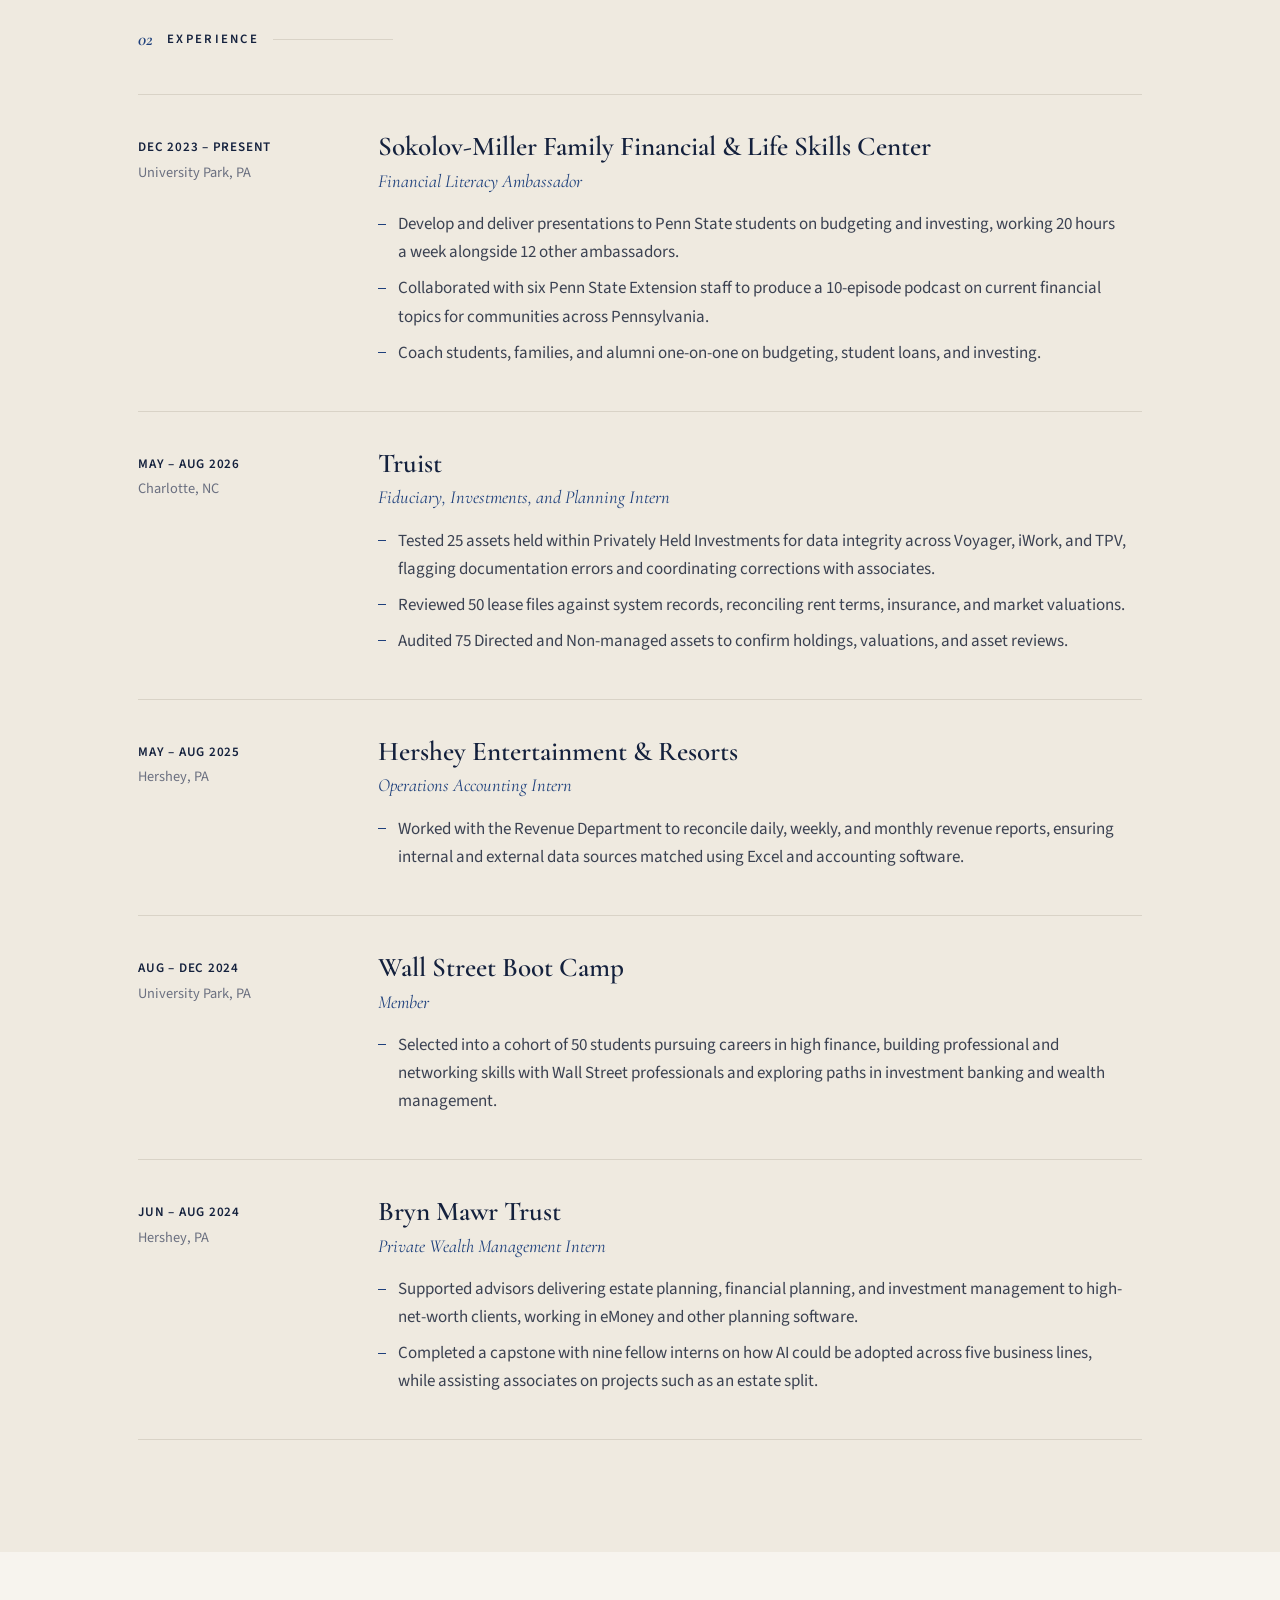
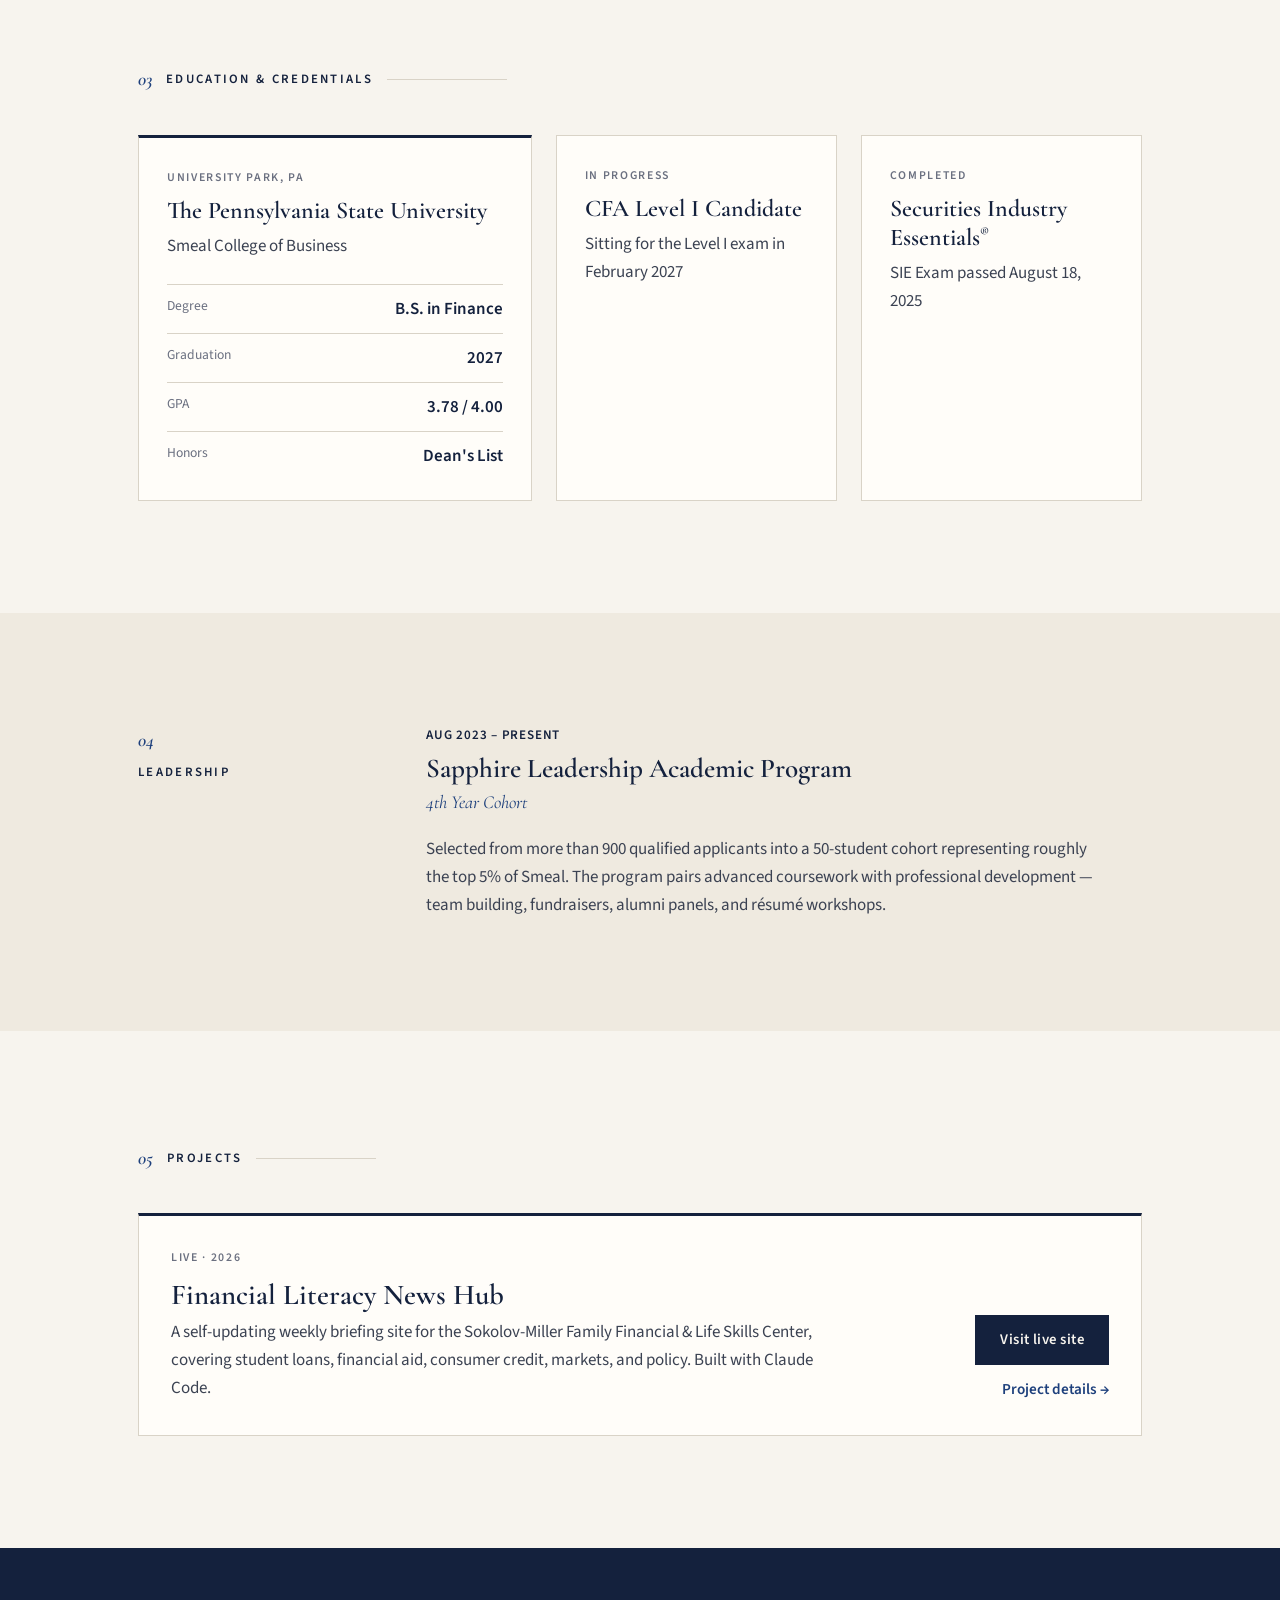
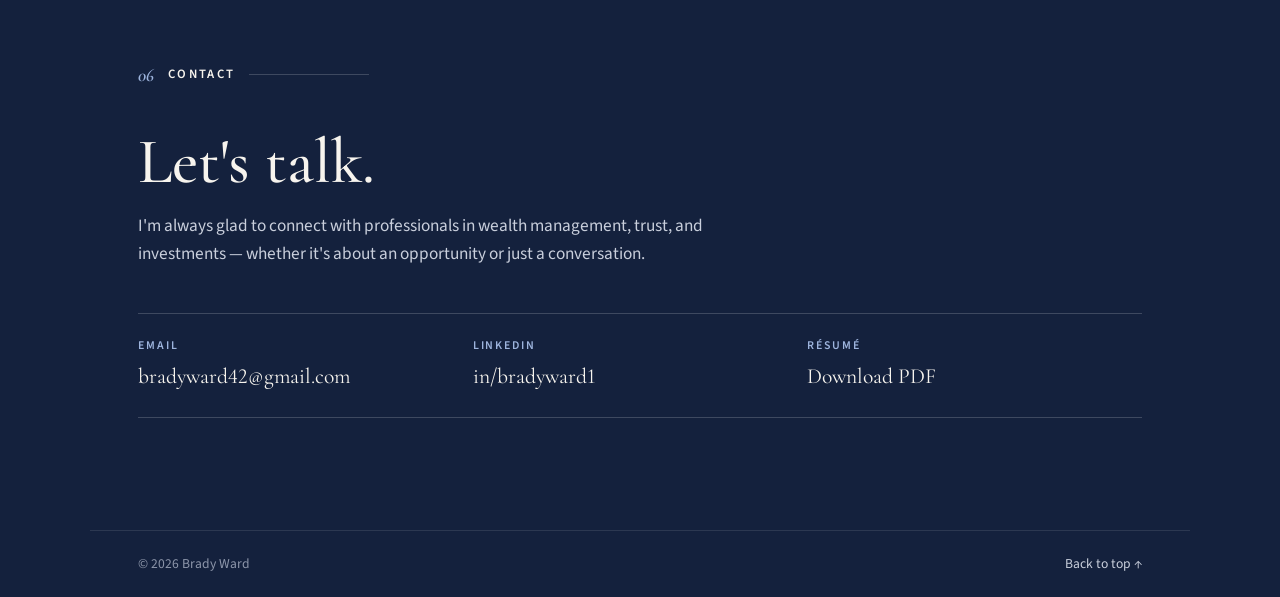
==== commit 1e6a5c3c: "Add files via upload" ====
--- a/index.html
+++ b/index.html
@@ -49,7 +49,7 @@
           </div>
         </div>
         <figure class="portrait">
-          <img src="assets/headshot.jpg" alt="Portrait of Brady Ward" width="1100" height="733">
+          <img src="assets/headshot.jpg" alt="Portrait of Brady Ward" width="2000" height="1333">
         </figure>
       </div>
     </section>
@@ -108,6 +108,22 @@
         <ol class="timeline">
           <li class="role reveal">
             <div class="role-meta">
+              <span class="role-dates">Dec 2023 &ndash; Present</span>
+              <span class="role-place">University Park, PA</span>
+            </div>
+            <div class="role-body">
+              <h3>Sokolov-Miller Family Financial &amp; Life Skills Center</h3>
+              <p class="role-title">Financial Literacy Ambassador</p>
+              <ul>
+                <li>Develop and deliver presentations to Penn State students on budgeting and investing, working 20 hours a week alongside 12 other ambassadors.</li>
+                <li>Collaborated with six Penn State Extension staff to produce a 10-episode podcast on current financial topics for communities across Pennsylvania.</li>
+                <li>Coach students, families, and alumni one-on-one on budgeting, student loans, and investing.</li>
+              </ul>
+            </div>
+          </li>
+
+          <li class="role reveal">
+            <div class="role-meta">
               <span class="role-dates">May &ndash; Aug 2026</span>
               <span class="role-place">Charlotte, NC</span>
             </div>
@@ -161,22 +177,6 @@
               <ul>
                 <li>Supported advisors delivering estate planning, financial planning, and investment management to high-net-worth clients, working in eMoney and other planning software.</li>
                 <li>Completed a capstone with nine fellow interns on how AI could be adopted across five business lines, while assisting associates on projects such as an estate split.</li>
-              </ul>
-            </div>
-          </li>
-
-          <li class="role reveal">
-            <div class="role-meta">
-              <span class="role-dates">Dec 2023 &ndash; Present</span>
-              <span class="role-place">University Park, PA</span>
-            </div>
-            <div class="role-body">
-              <h3>Sokolov-Miller Family Financial &amp; Life Skills Center</h3>
-              <p class="role-title">Financial Literacy Ambassador</p>
-              <ul>
-                <li>Develop and deliver presentations to Penn State students on budgeting and investing, working 20 hours a week alongside 12 other ambassadors.</li>
-                <li>Collaborated with six Penn State Extension staff to produce a 10-episode podcast on current financial topics for communities across Pennsylvania.</li>
-                <li>Coach students, families, and alumni one-on-one on budgeting, student loans, and investing.</li>
               </ul>
             </div>
           </li>
--- a/styles.css
+++ b/styles.css
@@ -571,7 +571,12 @@
 .btn-disabled { border-color: var(--rule); color: var(--muted); cursor: default; }
 
 /* screenshot in a simple browser frame */
-.shots { display: grid; gap: 44px; }
+.shots {
+  display: grid;
+  grid-template-columns: 1fr 1fr;
+  gap: 40px;
+  margin-bottom: 56px;
+}
 .shot { margin: 0; }
 .shot a {
   display: block;
@@ -595,6 +600,7 @@
 @media (max-width: 760px) {
   .project-teaser { flex-direction: column; align-items: flex-start; padding: 24px; }
   .project-grid { grid-template-columns: 1fr; }
+  .shots { grid-template-columns: 1fr; gap: 32px; }
   .shot a { box-shadow: 8px 8px 0 var(--paper-deep); }
 }
 
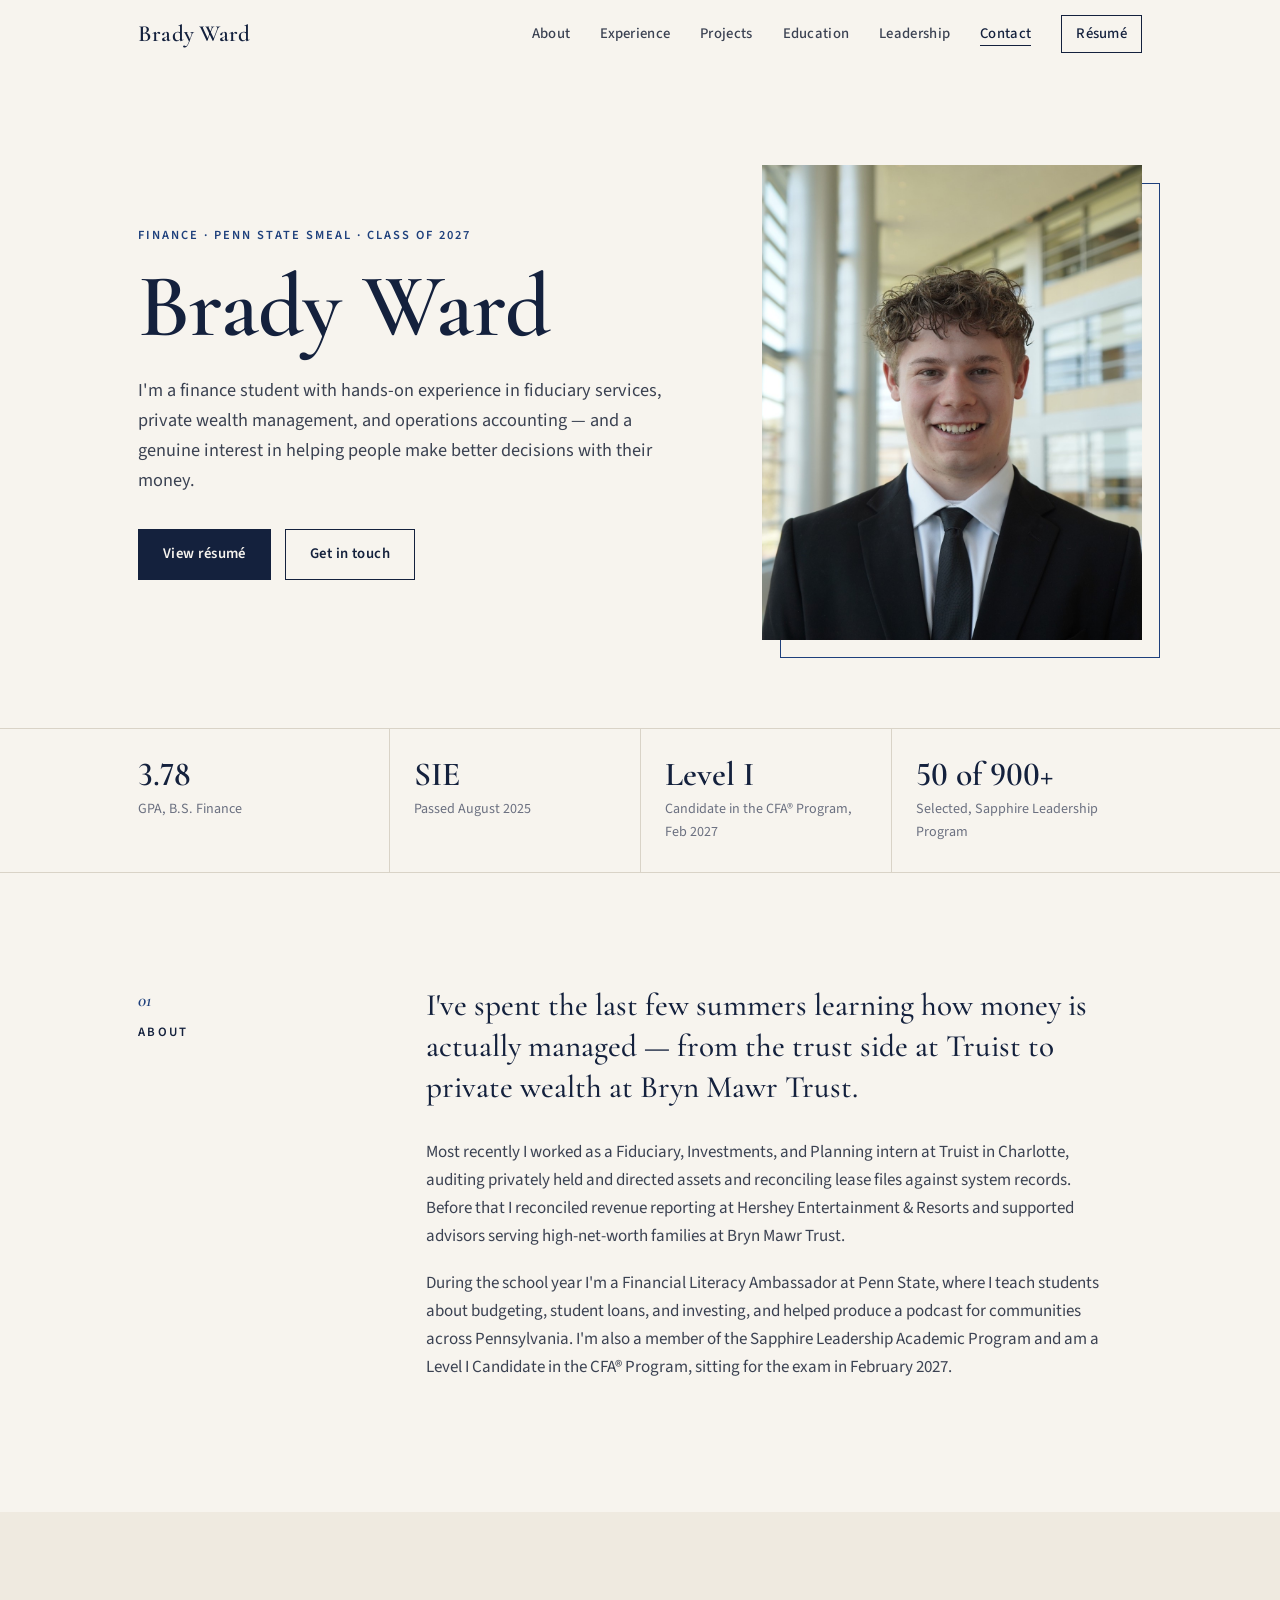
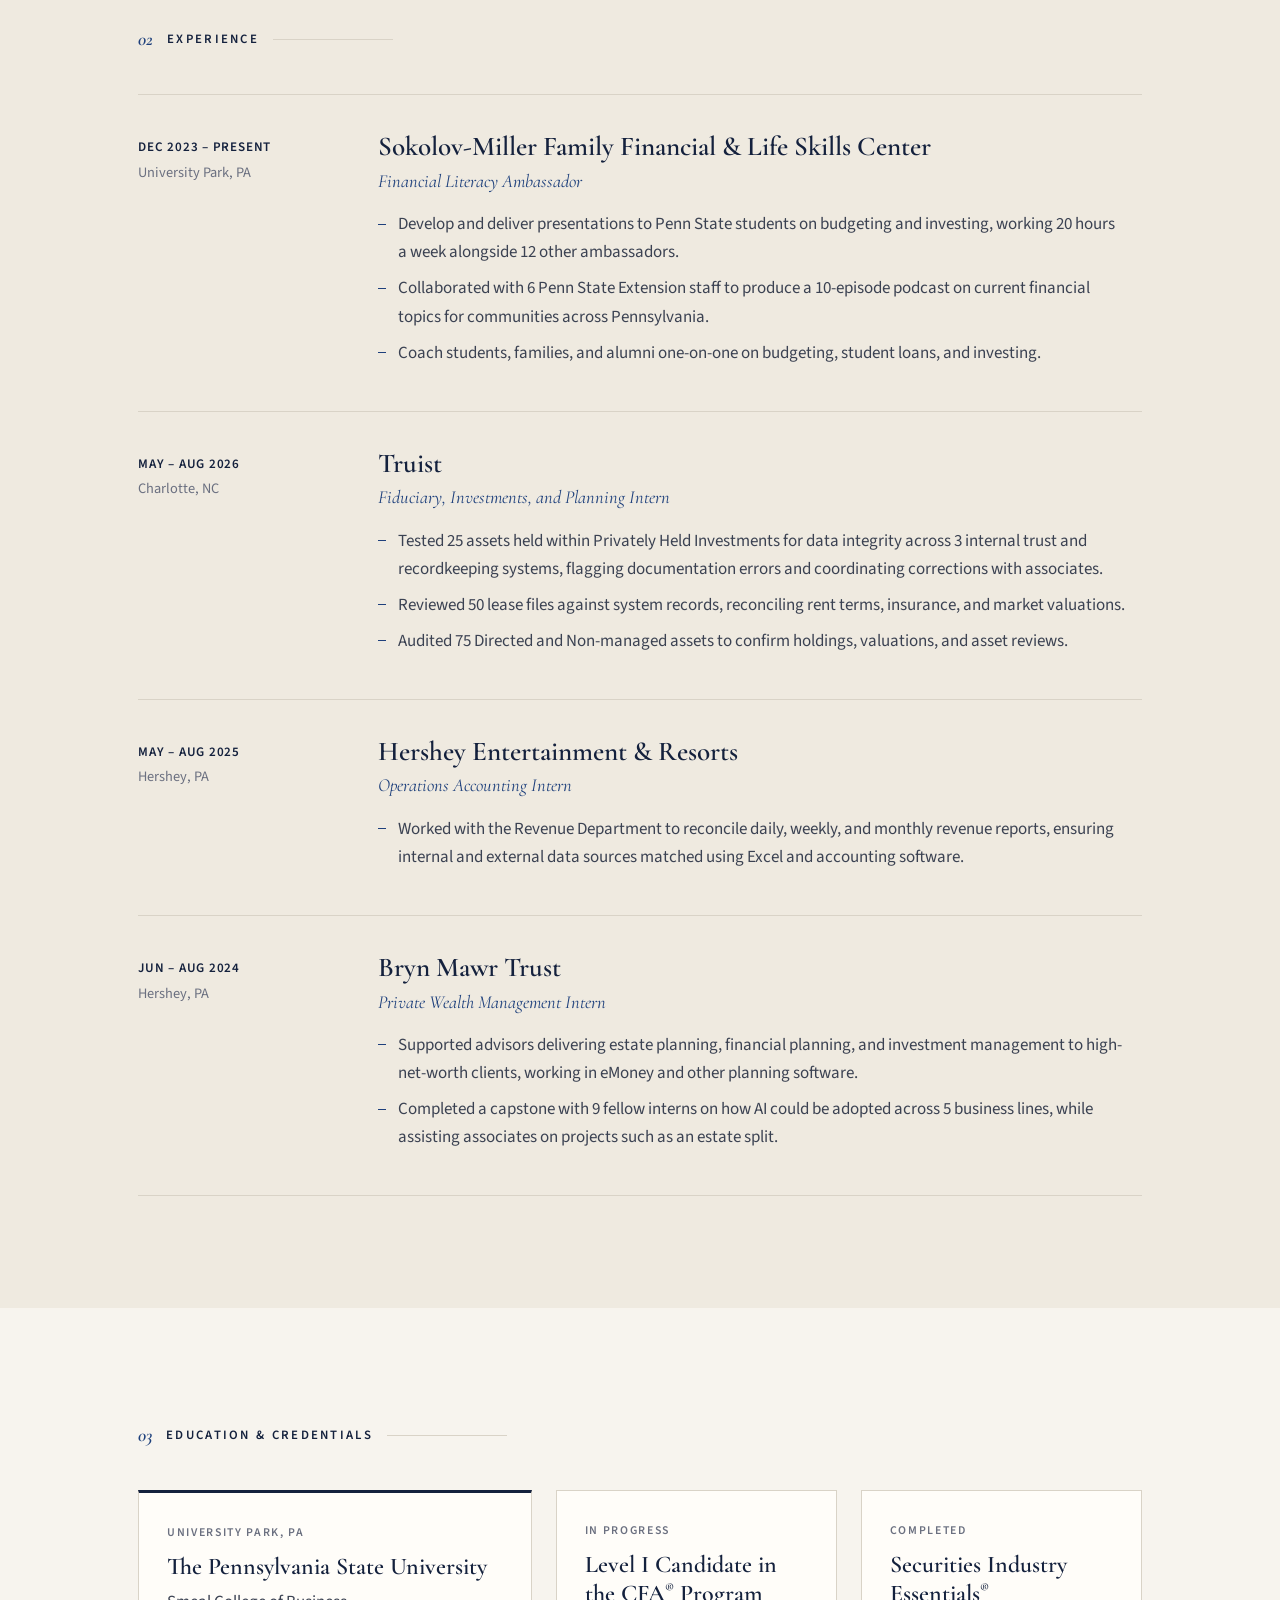
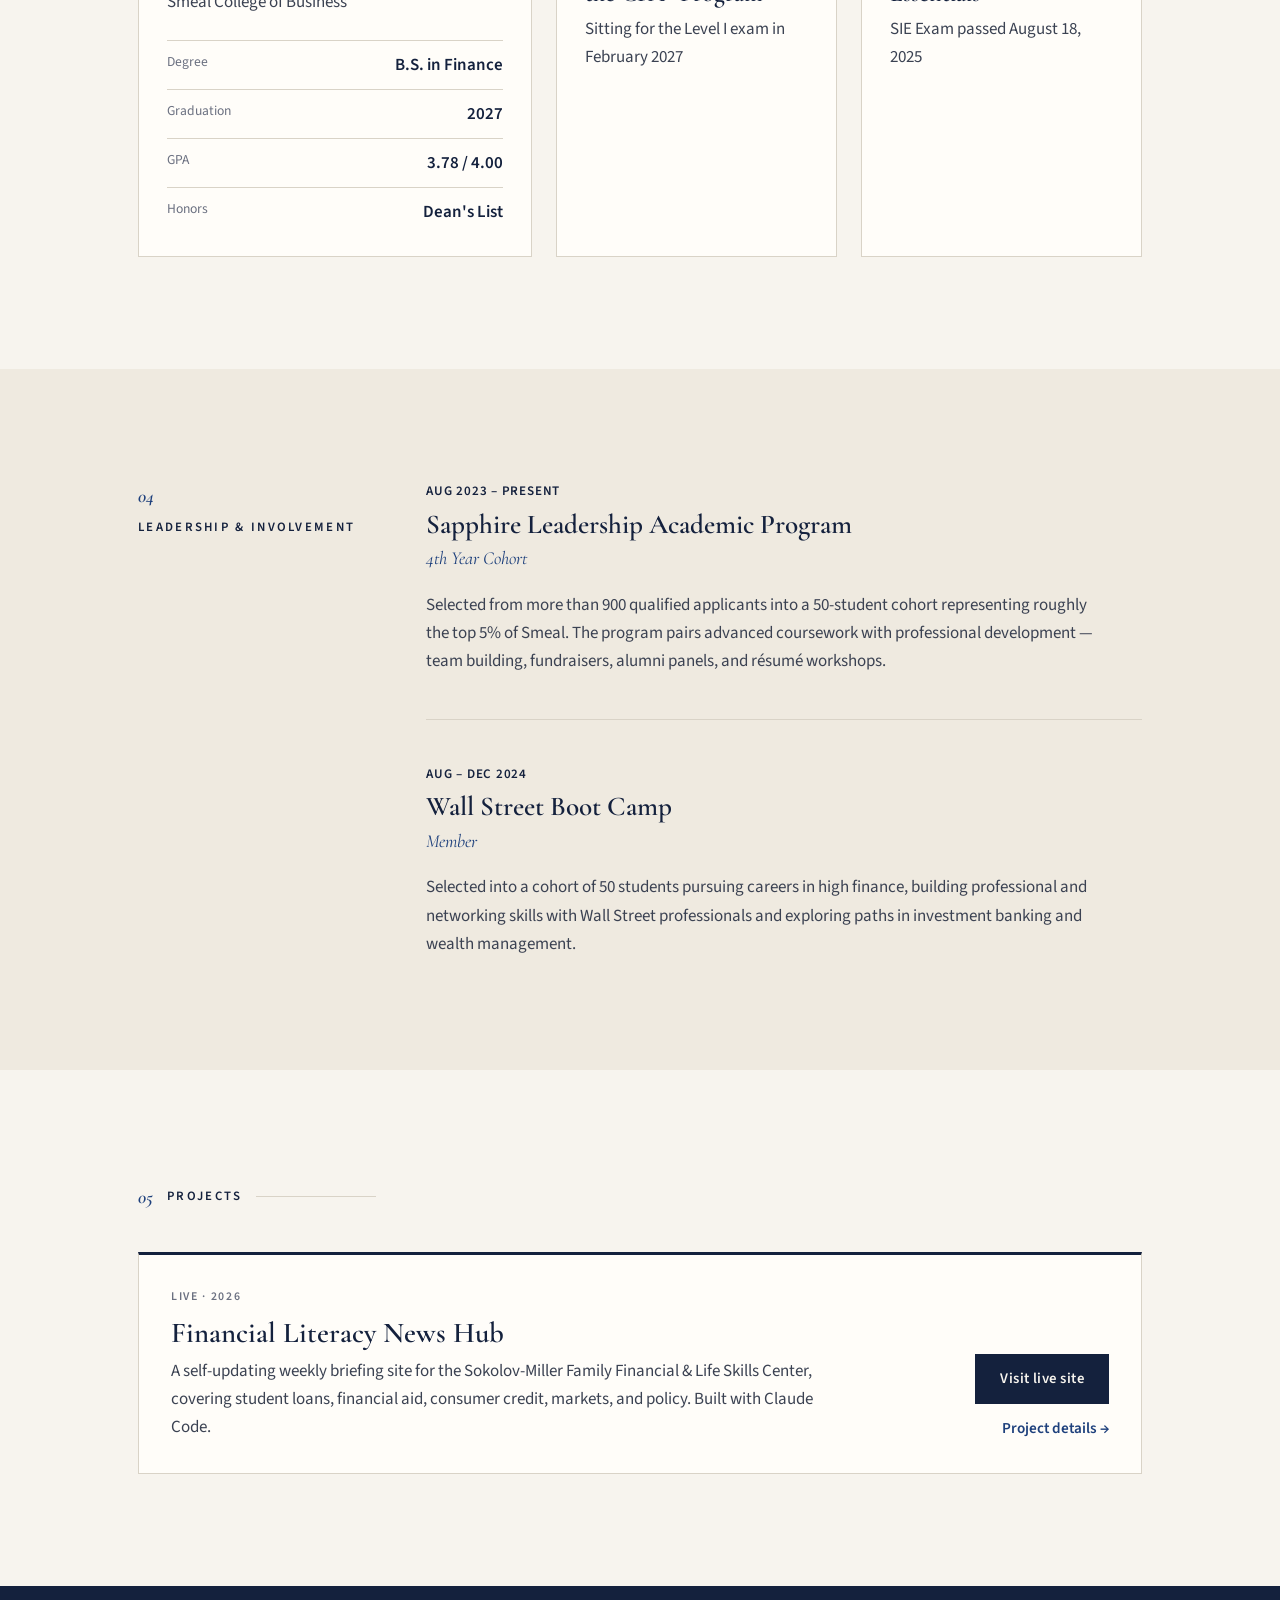
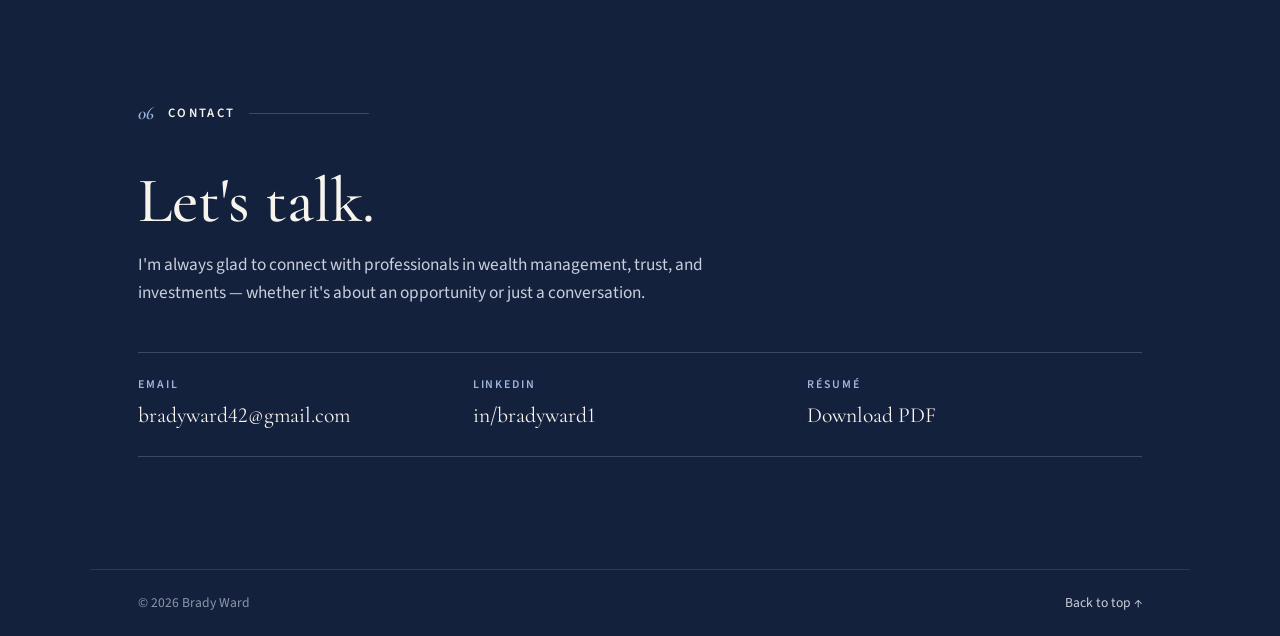
==== commit a8e154e6: "Add files via upload" ====
--- a/index.html
+++ b/index.html
@@ -4,11 +4,20 @@
   <meta charset="utf-8">
   <meta name="viewport" content="width=device-width, initial-scale=1">
   <title>Brady Ward — Finance, Penn State Smeal</title>
-  <meta name="description" content="Brady Ward is a finance student at Penn State's Smeal College of Business and a CFA Level I candidate with experience in fiduciary services, wealth management, and accounting.">
+  <meta name="description" content="Brady Ward is a finance student at Penn State's Smeal College of Business and a Level I Candidate in the CFA Program with experience in fiduciary services, wealth management, and accounting.">
   <link rel="preconnect" href="https://fonts.googleapis.com">
   <link rel="preconnect" href="https://fonts.gstatic.com" crossorigin>
   <link href="https://fonts.googleapis.com/css2?family=Cormorant+Garamond:ital,wght@0,500;0,600;1,500&family=Source+Sans+3:wght@400;500;600&display=swap" rel="stylesheet">
   <link rel="stylesheet" href="styles.css">
+  <link rel="icon" href="assets/favicon.svg" type="image/svg+xml">
+  <meta property="og:type" content="website">
+  <meta property="og:title" content="Brady Ward — Finance, Penn State Smeal">
+  <meta property="og:description" content="Finance student at Penn State Smeal with experience in fiduciary services, private wealth management, and operations accounting.">
+  <meta property="og:url" content="https://bward0642.github.io/bradyward/">
+  <meta property="og:image" content="https://bward0642.github.io/bradyward/assets/og-image.jpg">
+  <meta property="og:image:width" content="1200">
+  <meta property="og:image:height" content="630">
+  <meta name="twitter:card" content="summary_large_image">
 </head>
 <body>
 
@@ -66,11 +75,11 @@
         </div>
         <div class="stat">
           <span class="stat-figure">Level I</span>
-          <span class="stat-label">CFA Program candidate, Feb 2027 exam</span>
-        </div>
-        <div class="stat">
-          <span class="stat-figure">Top ~5%</span>
-          <span class="stat-label">Sapphire Leadership Program</span>
+          <span class="stat-label">Candidate in the CFA&reg; Program, Feb 2027</span>
+        </div>
+        <div class="stat">
+          <span class="stat-figure">50 of 900+</span>
+          <span class="stat-label">Selected, Sapphire Leadership Program</span>
         </div>
       </div>
     </section>
@@ -94,8 +103,8 @@
             During the school year I'm a Financial Literacy Ambassador at Penn State, where I
             teach students about budgeting, student loans, and investing, and helped produce a
             podcast for communities across Pennsylvania. I'm also a member of the Sapphire
-            Leadership Academic Program and am preparing for the CFA Level I exam in
-            February 2027.
+            Leadership Academic Program and am a Level I Candidate in the CFA&reg; Program, sitting for
+            the exam in February 2027.
           </p>
         </div>
       </div>
@@ -116,7 +125,7 @@
               <p class="role-title">Financial Literacy Ambassador</p>
               <ul>
                 <li>Develop and deliver presentations to Penn State students on budgeting and investing, working 20 hours a week alongside 12 other ambassadors.</li>
-                <li>Collaborated with six Penn State Extension staff to produce a 10-episode podcast on current financial topics for communities across Pennsylvania.</li>
+                <li>Collaborated with 6 Penn State Extension staff to produce a 10-episode podcast on current financial topics for communities across Pennsylvania.</li>
                 <li>Coach students, families, and alumni one-on-one on budgeting, student loans, and investing.</li>
               </ul>
             </div>
@@ -131,7 +140,7 @@
               <h3>Truist</h3>
               <p class="role-title">Fiduciary, Investments, and Planning Intern</p>
               <ul>
-                <li>Tested 25 assets held within Privately Held Investments for data integrity across Voyager, iWork, and TPV, flagging documentation errors and coordinating corrections with associates.</li>
+                <li>Tested 25 assets held within Privately Held Investments for data integrity across 3 internal trust and recordkeeping systems, flagging documentation errors and coordinating corrections with associates.</li>
                 <li>Reviewed 50 lease files against system records, reconciling rent terms, insurance, and market valuations.</li>
                 <li>Audited 75 Directed and Non-managed assets to confirm holdings, valuations, and asset reviews.</li>
               </ul>
@@ -154,20 +163,6 @@
 
           <li class="role reveal">
             <div class="role-meta">
-              <span class="role-dates">Aug &ndash; Dec 2024</span>
-              <span class="role-place">University Park, PA</span>
-            </div>
-            <div class="role-body">
-              <h3>Wall Street Boot Camp</h3>
-              <p class="role-title">Member</p>
-              <ul>
-                <li>Selected into a cohort of 50 students pursuing careers in high finance, building professional and networking skills with Wall Street professionals and exploring paths in investment banking and wealth management.</li>
-              </ul>
-            </div>
-          </li>
-
-          <li class="role reveal">
-            <div class="role-meta">
               <span class="role-dates">Jun &ndash; Aug 2024</span>
               <span class="role-place">Hershey, PA</span>
             </div>
@@ -176,7 +171,7 @@
               <p class="role-title">Private Wealth Management Intern</p>
               <ul>
                 <li>Supported advisors delivering estate planning, financial planning, and investment management to high-net-worth clients, working in eMoney and other planning software.</li>
-                <li>Completed a capstone with nine fellow interns on how AI could be adopted across five business lines, while assisting associates on projects such as an estate split.</li>
+                <li>Completed a capstone with 9 fellow interns on how AI could be adopted across 5 business lines, while assisting associates on projects such as an estate split.</li>
               </ul>
             </div>
           </li>
@@ -201,7 +196,7 @@
           </article>
           <article class="card reveal">
             <p class="card-kicker">In progress</p>
-            <h3>CFA Level I Candidate</h3>
+            <h3>Level I Candidate in the CFA<sup>&reg;</sup> Program</h3>
             <p class="card-sub">Sitting for the Level I exam in February 2027</p>
           </article>
           <article class="card reveal">
@@ -215,7 +210,7 @@
 
     <section id="leadership" class="section section-tint">
       <div class="wrap two-col">
-        <h2 class="section-label"><span>04</span> Leadership</h2>
+        <h2 class="section-label"><span>04</span> Leadership &amp; Involvement</h2>
         <div>
           <div class="lead-block reveal">
             <p class="role-dates">Aug 2023 &ndash; Present</p>
@@ -226,6 +221,17 @@
               representing roughly the top 5% of Smeal. The program pairs advanced coursework
               with professional development &mdash; team building, fundraisers, alumni panels,
               and résumé workshops.
+            </p>
+          </div>
+
+          <div class="lead-block reveal">
+            <p class="role-dates">Aug &ndash; Dec 2024</p>
+            <h3>Wall Street Boot Camp</h3>
+            <p class="role-title">Member</p>
+            <p>
+              Selected into a cohort of 50 students pursuing careers in high finance, building
+              professional and networking skills with Wall Street professionals and exploring
+              paths in investment banking and wealth management.
             </p>
           </div>
         </div>
--- a/styles.css
+++ b/styles.css
@@ -610,3 +610,9 @@
 @media (max-width: 760px) {
   .teaser-links { align-items: flex-start; }
 }
+
+.lead-block + .lead-block {
+  margin-top: 44px;
+  padding-top: 44px;
+  border-top: 1px solid var(--rule);
+}
